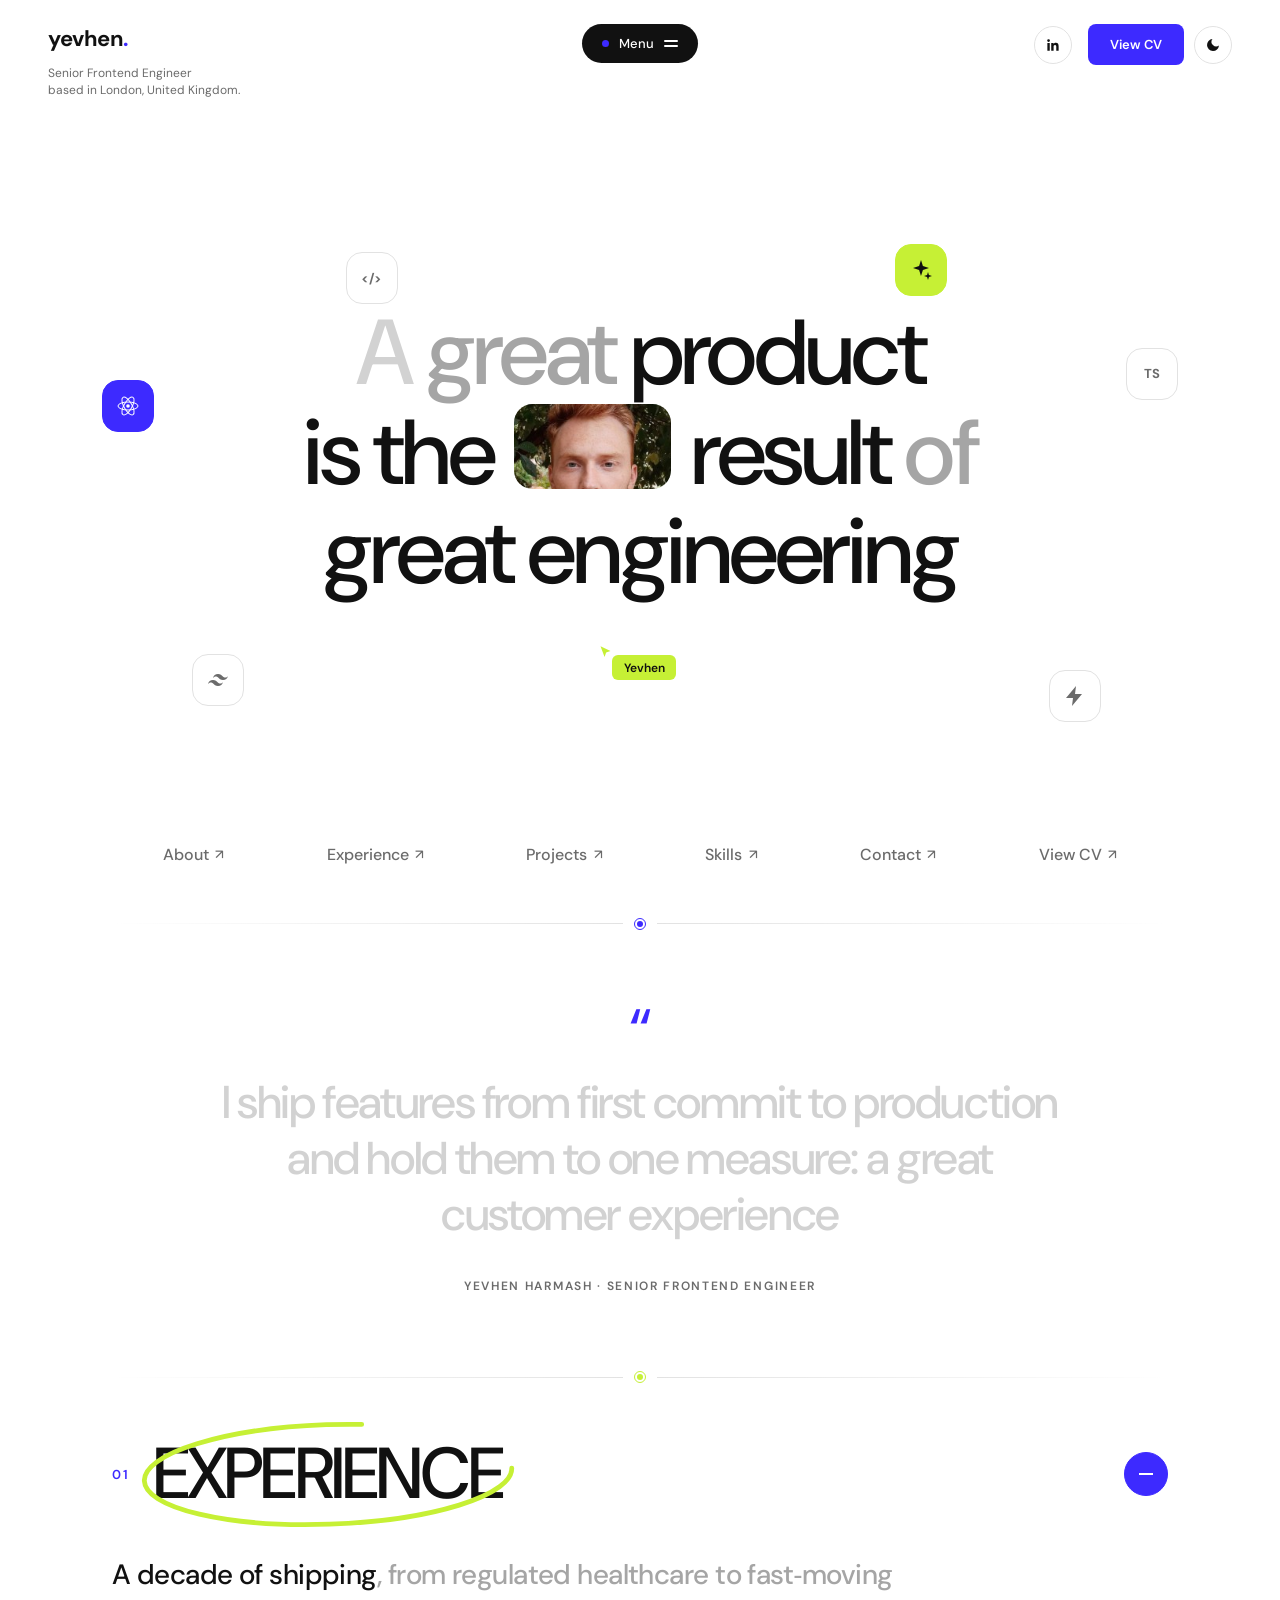
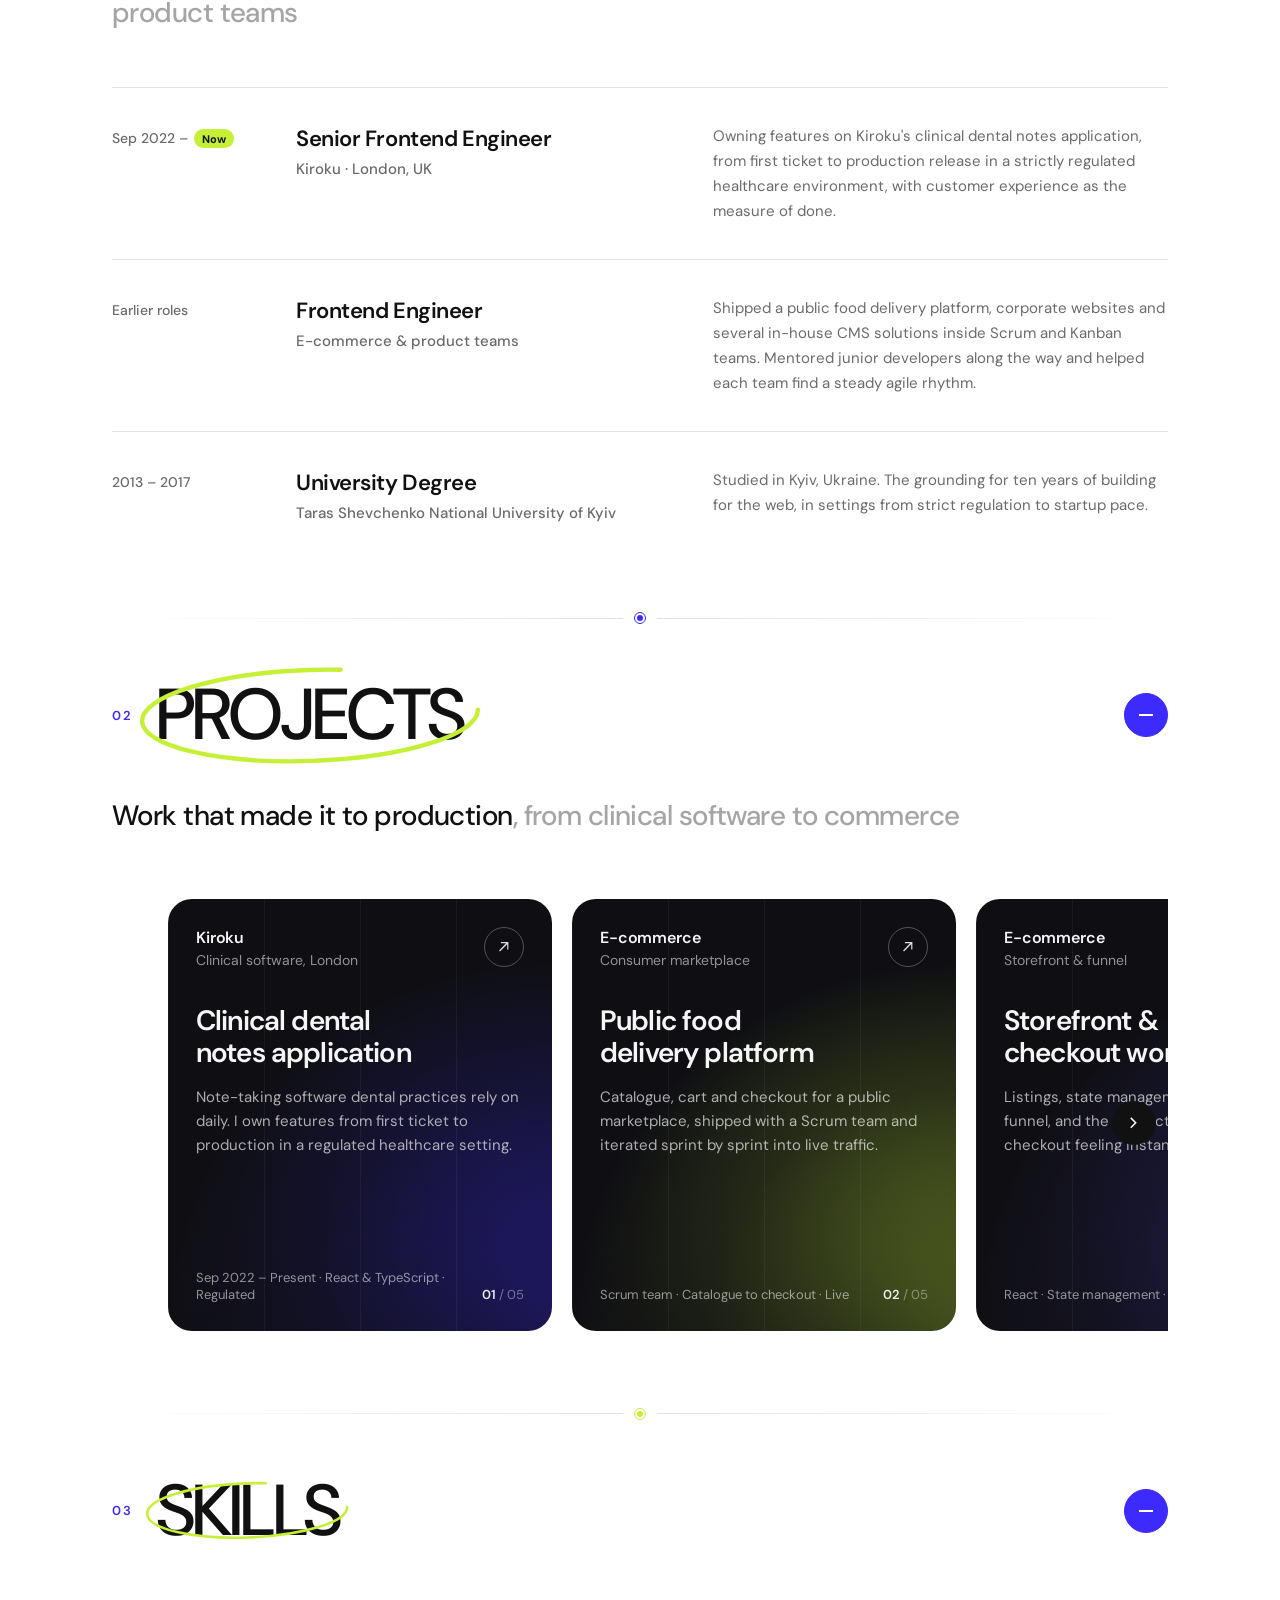
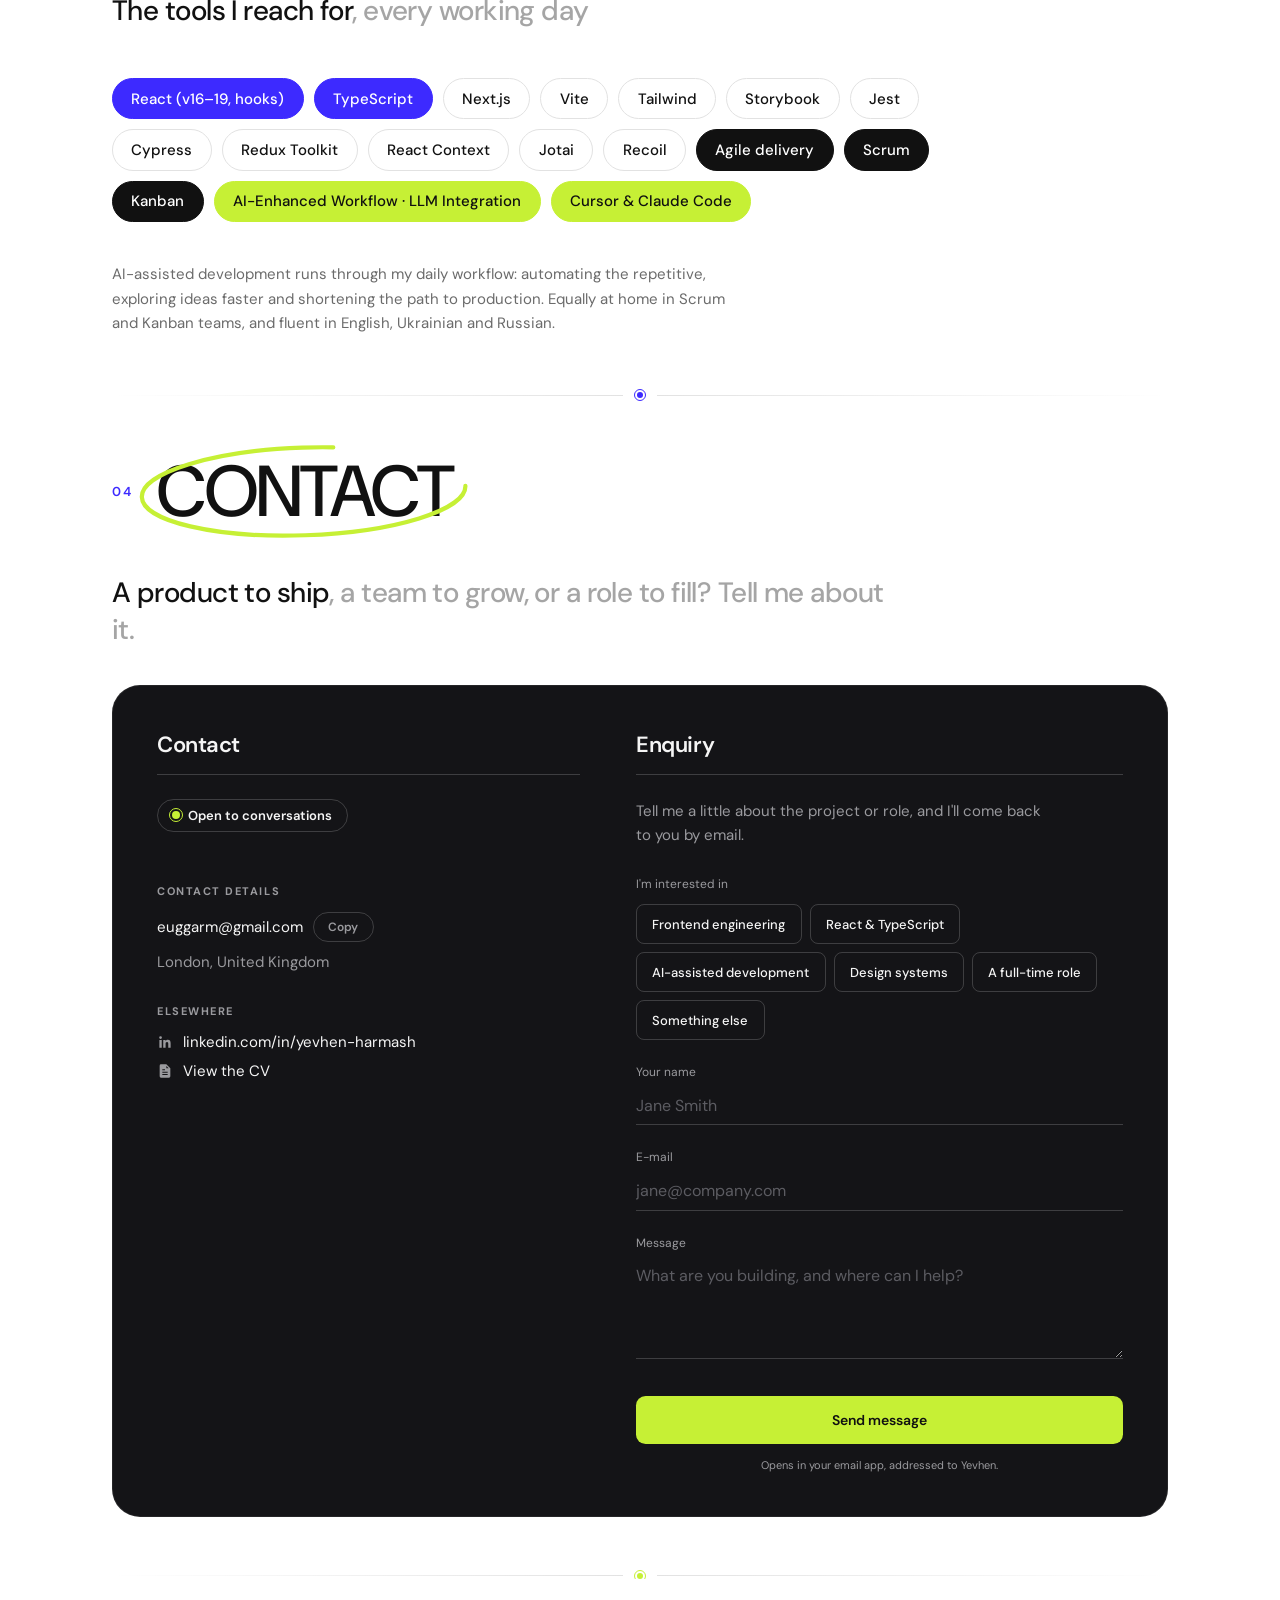
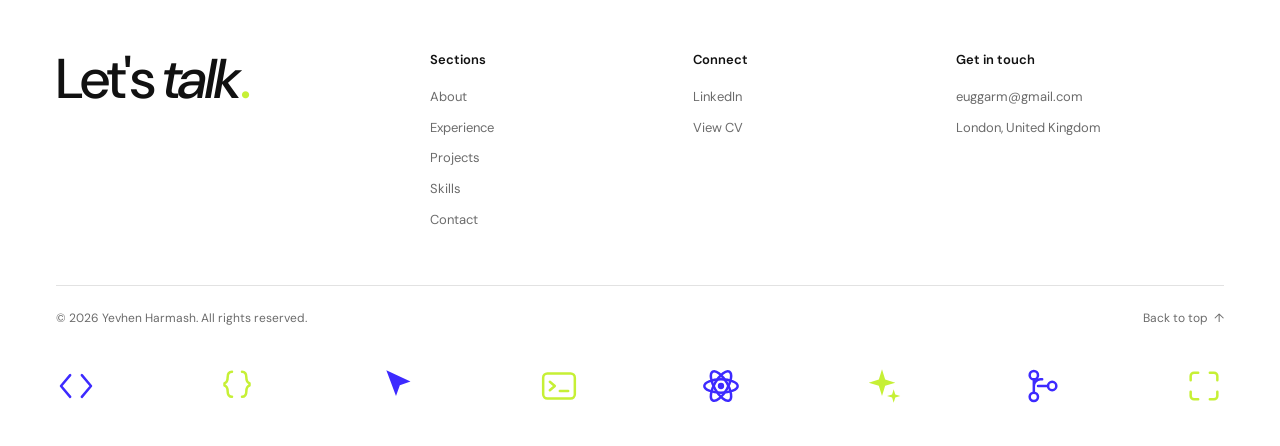
==== index.html @ 314e7b23 "Portfolio and CV site for Yevhen Harmash Single-page site with no framework or build step: markup, s" ====
<!DOCTYPE html>
<html lang="en">
<head>
  <meta charset="UTF-8">
  <meta name="viewport" content="width=device-width, initial-scale=1.0">
  <title>Yevhen Harmash · Senior Frontend Engineer</title>
  <meta name="description" content="Yevhen Harmash · Senior Frontend Engineer based in London, UK. React, TypeScript, AI-assisted development.">
  <link rel="preconnect" href="https://fonts.googleapis.com">
  <link rel="preconnect" href="https://fonts.gstatic.com" crossorigin>
  <link href="https://fonts.googleapis.com/css2?family=DM+Sans:opsz,wght@9..40,400;9..40,500;9..40,600;9..40,700&display=swap" rel="stylesheet">
  <style>
    *, *::before, *::after {
      margin: 0;
      padding: 0;
      box-sizing: border-box;
    }

    :root {
      /* Brand accents — swap these two pairs to try another palette */
      --accent: #3d2aff;          /* electric ultramarine */
      --accent-hover: #2d1cd9;
      --badge-bg: #c6f035;        /* acid lime */
      --badge-text: #101010;

      /* Light theme */
      --bg: #ffffff;
      --text: #111111;
      --muted: #6b6b6b;
      --gray-mid: #a5a5a5;
      --gray-light: #d2d2d2;
      --pill-bg: #111111;
      --pill-text: #ffffff;
      --icon-border: #e2e2e2;
      --on-accent: #ffffff;
      --card-surface: #ffffff;
      --photo: url("[data-uri]");
    }

    [data-theme="dark"] {
      --accent: #5a48ff;          /* brightened for dark ground */
      --accent-hover: #7161ff;
      --bg: #0e0e10;
      --text: #f4f4f4;
      --muted: #8f8f8f;
      --gray-mid: #6a6a6a;
      --gray-light: #3a3a3c;
      --pill-bg: #f4f4f4;
      --pill-text: #111111;
      --icon-border: #2c2c2e;
      --on-accent: #ffffff;
      --card-surface: #17171a;
    }

    /* Visitors on "system" get dark from the OS before any script runs.
       Guarded so an explicit light choice (toggle or host) always wins. */
    @media (prefers-color-scheme: dark) {
      :root:not([data-theme="light"]) {
        --accent: #5a48ff;
        --accent-hover: #7161ff;
        --bg: #0e0e10;
        --text: #f4f4f4;
        --muted: #8f8f8f;
        --gray-mid: #6a6a6a;
        --gray-light: #3a3a3c;
        --pill-bg: #f4f4f4;
        --pill-text: #111111;
        --icon-border: #2c2c2e;
        --on-accent: #ffffff;
        --card-surface: #17171a;
      }

      :root:not([data-theme="light"]) .theme-toggle .sun { display: block; }
      :root:not([data-theme="light"]) .theme-toggle .moon { display: none; }
    }

    html {
      height: 100%;
    }

    html {
      scroll-behavior: smooth;
    }

    body {
      font-family: "DM Sans", sans-serif;
      background: var(--bg);
      color: var(--text);
      -webkit-font-smoothing: antialiased;
      transition: background 0.3s ease, color 0.3s ease;
    }

    .hero {
      position: relative;
      min-height: calc(100vh - 6.5rem);
      display: flex;
      flex-direction: column;
      padding: 1rem 3rem 3rem;
    }

    /* ── Floating skill chips ────────────────── */
    .float-chip {
      position: absolute;
      display: flex;
      align-items: center;
      justify-content: center;
      width: 3.25rem;
      height: 3.25rem;
      border-radius: 1rem;
      border: 1px solid var(--icon-border);
      color: var(--muted);
      background: var(--bg);
      font-size: 0.8125rem;
      font-weight: 700;
      letter-spacing: -0.02em;
      text-decoration: none;
      animation: chip-float 5s ease-in-out infinite;
      transition: color 0.2s ease, border-color 0.2s ease, background 0.2s ease;
    }

    .float-chip svg {
      width: 1.5rem;
      height: 1.5rem;
    }

    .float-chip:hover {
      color: var(--accent);
      border-color: var(--accent);
    }

    .float-chip.fill {
      background: var(--accent);
      border-color: var(--accent);
      color: var(--on-accent);
    }

    .float-chip.fill:hover {
      background: var(--accent-hover);
      color: var(--on-accent);
    }

    .float-chip.lime {
      background: var(--badge-bg);
      border-color: var(--badge-bg);
      color: var(--badge-text);
    }

    .float-chip.lime:hover {
      color: var(--badge-text);
    }

    .chip-react    { left: 8%;  top: 32%;    animation-delay: 0s;    }
    .chip-ts       { right: 8%; top: 28%;    animation-delay: -1.2s; }
    .chip-tailwind { left: 15%; bottom: 27%; animation-delay: -2.4s; }
    .chip-vite     { right: 14%; bottom: 25%; animation-delay: -3.1s; }
    .chip-code     { left: 27%; top: 16%;    animation-delay: -1.8s; }
    .chip-ai       { right: 26%; top: 15%;   animation-delay: -4s;   }

    @keyframes chip-float {
      0%, 100% { transform: translateY(0) rotate(-2deg); }
      50%      { transform: translateY(-9px) rotate(2deg); }
    }

    /* ── Top bar ─────────────────────────────── */
    .topbar {
      position: sticky;
      top: 0;
      z-index: 50;
      display: grid;
      grid-template-columns: 1fr auto 1fr;
      align-items: start;
      padding: 1.5rem 3rem;
      background: color-mix(in srgb, var(--bg) 88%, transparent);
      backdrop-filter: blur(12px);
      -webkit-backdrop-filter: blur(12px);
      border-bottom: 1px solid transparent;
      transition: border-color 0.3s ease;
    }

    @supports not (background: color-mix(in srgb, red 50%, transparent)) {
      .topbar { background: var(--bg); }
    }

    .topbar.stuck {
      border-bottom-color: var(--icon-border);
    }

    .brand .logo {
      font-size: 1.375rem;
      font-weight: 700;
      letter-spacing: -0.02em;
    }

    .brand .logo .dot {
      color: var(--accent);
    }

    .brand .tagline {
      margin-top: 0.75rem;
      font-size: 0.75rem;
      line-height: 1.45;
      color: var(--muted);
      max-width: 12rem;
    }

    .menu-pill {
      display: inline-flex;
      align-items: center;
      gap: 0.625rem;
      background: var(--pill-bg);
      color: var(--pill-text);
      border: none;
      border-radius: 999px;
      padding: 0.7rem 1.25rem;
      font-family: inherit;
      font-size: 0.8125rem;
      font-weight: 500;
      cursor: pointer;
      transition: transform 0.2s ease;
    }

    .menu-pill:hover {
      transform: scale(1.04);
    }

    .menu-pill .red-dot {
      width: 7px;
      height: 7px;
      border-radius: 50%;
      background: var(--accent);
    }

    .menu-pill .bars {
      display: inline-flex;
      flex-direction: column;
      gap: 3px;
    }

    .menu-pill .bars span {
      display: block;
      width: 14px;
      height: 2px;
      background: var(--pill-text);
      border-radius: 2px;
    }

    .topbar-right {
      justify-self: end;
      display: flex;
      align-items: center;
      gap: 0.625rem;
    }

    .socials {
      display: flex;
      align-items: center;
      gap: 0.5rem;
      margin-right: 0.375rem;
    }

    .icon-btn {
      display: inline-flex;
      align-items: center;
      justify-content: center;
      width: 2.375rem;
      height: 2.375rem;
      border-radius: 50%;
      border: 1px solid var(--icon-border);
      color: var(--text);
      background: transparent;
      cursor: pointer;
      transition: background 0.2s ease, color 0.2s ease, border-color 0.2s ease, transform 0.2s ease;
    }

    .icon-btn svg {
      width: 1rem;
      height: 1rem;
      fill: currentColor;
    }

    .icon-btn:hover {
      background: var(--accent);
      border-color: var(--accent);
      color: var(--on-accent);
      transform: translateY(-1px);
    }

    .cta {
      display: inline-block;
      background: var(--accent);
      color: var(--on-accent);
      text-decoration: none;
      font-size: 0.8125rem;
      font-weight: 600;
      padding: 0.75rem 1.375rem;
      border-radius: 8px;
      transition: transform 0.2s ease, background 0.2s ease;
    }

    .cta:hover {
      background: var(--accent-hover);
      transform: translateY(-1px);
    }

    /* ── Headline ────────────────────────────── */
    .headline-wrap {
      flex: 1;
      display: flex;
      flex-direction: column;
      align-items: center;
      justify-content: center;
      text-align: center;
    }

    h1 {
      font-size: clamp(2.5rem, 7.2vw, 6.25rem);
      font-weight: 500;
      letter-spacing: -0.035em;
      line-height: 1.08;
      max-width: 14em;
    }

    h1 .light { color: var(--gray-light); }
    h1 .mid   { color: var(--gray-mid); }

    .inline-photo {
      display: inline-block;
      position: relative;
      cursor: pointer;
      transition: transform 0.35s cubic-bezier(0.34, 1.56, 0.64, 1), box-shadow 0.35s ease;
      will-change: transform;
      width: 1.7em;
      height: 0.92em;
      border-radius: 0.2em;
      background: var(--photo) center 28% / cover no-repeat;
      vertical-align: -0.06em;
      margin: 0 0.06em;
    }

    /* Full-face pop-up: square overlay showing the entire portrait */
    .inline-photo::after {
      content: "";
      position: absolute;
      left: 50%;
      top: 50%;
      width: 2.6em;
      height: 2.6em;
      border-radius: 0.14em;
      background: var(--photo) center / cover no-repeat;
      box-shadow: 0 0.35em 1.1em rgba(0, 0, 0, 0.4);
      opacity: 0;
      transform: translate(-50%, -50%) scale(0.3) rotate(-8deg);
      transition: transform 0.35s cubic-bezier(0.34, 1.56, 0.64, 1), opacity 0.25s ease;
      pointer-events: none;
    }

    @media (hover: hover) {
      .inline-photo:hover {
        z-index: 10;
      }

      .inline-photo:hover::after {
        opacity: 1;
        transform: translate(-50%, -50%) scale(1) rotate(-3deg);
      }
    }

    .inline-photo.popped {
      z-index: 10;
    }

    .inline-photo.popped::after {
      opacity: 1;
      transform: translate(-50%, -50%) scale(1) rotate(-3deg);
    }

    /* ── Cursor badge ────────────────────────── */
    .cursor-badge {
      position: relative;
      margin-top: 3.25rem;
      animation: drift 5s ease-in-out infinite;
    }

    .cursor-badge svg {
      position: absolute;
      top: -10px;
      left: -6px;
      width: 15px;
      height: 15px;
      fill: var(--badge-bg);
    }

    .cursor-badge .name {
      display: inline-block;
      background: var(--badge-bg);
      color: var(--badge-text);
      font-size: 0.75rem;
      font-weight: 600;
      padding: 0.3rem 0.7rem;
      border-radius: 6px;
      margin-left: 8px;
    }

    @keyframes drift {
      0%, 100% { transform: translate(0, 0); }
      50%      { transform: translate(10px, -8px); }
    }

    /* ── Footer links ────────────────────────── */
    .services {
      display: flex;
      justify-content: center;
      gap: clamp(2rem, 8vw, 7rem);
      padding-bottom: 0.5rem;
    }

    .services a {
      color: var(--muted);
      text-decoration: none;
      font-size: 1rem;
      font-weight: 500;
      display: inline-flex;
      align-items: center;
      gap: 0.4rem;
      transition: color 0.2s ease;
    }

    .services a:hover {
      color: var(--text);
    }

    /* ── Theme toggle ────────────────────────── */
    .theme-toggle .sun { display: none; }
    .theme-toggle .moon { display: block; }

    [data-theme="dark"] .theme-toggle .sun { display: block; }
    [data-theme="dark"] .theme-toggle .moon { display: none; }

    .services a .arrow {
      font-size: 0.85em;
      transition: transform 0.2s ease;
    }

    .services a:hover .arrow {
      transform: translate(2px, -2px);
    }

    /* ── Sections: Experience & Skills ───────── */
    .section {
      max-width: 72rem;
      margin: 0 auto;
      padding: 3.5rem 3rem;
      scroll-margin-top: 6rem;
    }

    /* ── Collapsible sections ────────────────── */
    .acc-head {
      display: grid;
      grid-template-columns: auto 1fr auto;
      align-items: center;
      gap: 1.5rem;
      width: 100%;
      padding: 0;
      background: none;
      border: none;
      font-family: inherit;
      color: inherit;
      text-align: left;
      cursor: pointer;
    }

    .acc-num {
      align-self: center;
      font-size: 0.8125rem;
      font-weight: 600;
      letter-spacing: 0.12em;
      color: var(--muted);
      transition: color 0.25s ease;
    }

    .acc.open .acc-num {
      color: var(--accent);
    }

    .acc-title {
      position: relative;
      justify-self: start;
      font-size: clamp(2.25rem, 6.5vw, 4.5rem);
      font-weight: 500;
      letter-spacing: -0.04em;
      line-height: 1.05;
      text-transform: uppercase;
      transition: color 0.25s ease;
    }

    .acc-head:hover .acc-title {
      color: var(--accent);
    }

    .acc-ring {
      position: absolute;
      left: -7%;
      top: -26%;
      width: 114%;
      height: 152%;
      overflow: visible;
      pointer-events: none;
      opacity: 0;
      transition: opacity 0.3s ease;
    }

    .acc-ring ellipse {
      fill: none;
      stroke: var(--badge-bg);
      stroke-width: 2.5;
      stroke-linecap: round;
      stroke-dasharray: 330;
      stroke-dashoffset: 330;
    }

    .acc.open .acc-ring {
      opacity: 1;
    }

    .acc.open .acc-ring ellipse {
      animation: draw-ring 0.9s cubic-bezier(0.4, 0, 0.2, 1) forwards;
    }

    @keyframes draw-ring {
      to { stroke-dashoffset: 0; }
    }

    .acc-icon {
      position: relative;
      width: 2.75rem;
      height: 2.75rem;
      border-radius: 50%;
      border: 1px solid var(--icon-border);
      flex-shrink: 0;
      transition: transform 0.4s ease, background 0.25s ease, border-color 0.25s ease;
    }

    .acc-icon::before,
    .acc-icon::after {
      content: "";
      position: absolute;
      left: 50%;
      top: 50%;
      background: var(--text);
      transform: translate(-50%, -50%);
      transition: opacity 0.3s ease, background 0.25s ease;
    }

    .acc-icon::before { width: 14px; height: 2px; }
    .acc-icon::after  { width: 2px; height: 14px; }

    .acc.open .acc-icon {
      transform: rotate(180deg);
      background: var(--accent);
      border-color: var(--accent);
    }

    .acc.open .acc-icon::before,
    .acc.open .acc-icon::after {
      background: var(--on-accent);
    }

    .acc.open .acc-icon::after {
      opacity: 0;
    }

    .acc-panel {
      display: grid;
      grid-template-rows: 0fr;
      transition: grid-template-rows 0.5s cubic-bezier(0.4, 0, 0.2, 1);
    }

    .acc.open .acc-panel {
      grid-template-rows: 1fr;
    }

    .acc-inner {
      overflow: hidden;
      visibility: hidden;
      transition: visibility 0s linear 0.5s;
    }

    .acc.open .acc-inner {
      visibility: visible;
      transition-delay: 0s;
    }

    .acc-content {
      padding-top: 2.75rem;
    }

    .acc-lead {
      font-size: clamp(1.25rem, 2.2vw, 1.75rem);
      font-weight: 500;
      letter-spacing: -0.02em;
      line-height: 1.35;
      max-width: 42ch;
    }

    .acc-lead .mid { color: var(--gray-mid); }

    /* Runs as a single line on desktop, wrapping naturally on narrower screens */
    #projects .acc-lead {
      max-width: none;
    }

    /* ── Full-screen menu ────────────────────── */
    .menu-overlay {
      position: fixed;
      inset: 0;
      z-index: 100;
      display: flex;
      flex-direction: column;
      align-items: center;
      justify-content: center;
      background: var(--bg);
      opacity: 0;
      visibility: hidden;
      transition: opacity 0.4s ease, visibility 0s linear 0.4s;
    }

    .menu-overlay.open {
      opacity: 1;
      visibility: visible;
      transition: opacity 0.4s ease, visibility 0s;
    }

    .menu-close {
      position: absolute;
      top: 1.75rem;
      left: 50%;
      transform: translateX(-50%);
      display: flex;
      align-items: center;
      justify-content: center;
      width: 2.75rem;
      height: 2.75rem;
      border: none;
      border-radius: 50%;
      background: none;
      color: var(--text);
      cursor: pointer;
      transition: transform 0.3s ease, color 0.2s ease;
    }

    .menu-close:hover {
      transform: translateX(-50%) rotate(90deg);
      color: var(--accent);
    }

    .menu-close svg {
      width: 1.35rem;
      height: 1.35rem;
      fill: currentColor;
    }

    .menu-links {
      display: flex;
      flex-direction: column;
      align-items: center;
      gap: 0.25rem;
    }

    .menu-links a {
      position: relative;
      display: block;
      font-size: clamp(2.25rem, 7vw, 4.5rem);
      font-weight: 500;
      letter-spacing: -0.04em;
      line-height: 1.15;
      text-transform: uppercase;
      color: var(--text);
      text-decoration: none;
      opacity: 0;
      transform: translateY(14px);
      transition: color 0.25s ease, opacity 0.45s ease, transform 0.45s ease;
    }

    .menu-overlay.open .menu-links a {
      opacity: 1;
      transform: none;
    }

    .menu-overlay.open .menu-links a:nth-child(1) { transition-delay: 0.06s; }
    .menu-overlay.open .menu-links a:nth-child(2) { transition-delay: 0.12s; }
    .menu-overlay.open .menu-links a:nth-child(3) { transition-delay: 0.18s; }
    .menu-overlay.open .menu-links a:nth-child(4) { transition-delay: 0.24s; }
    .menu-overlay.open .menu-links a:nth-child(5) { transition-delay: 0.30s; }
    .menu-overlay.open .menu-links a:nth-child(6) { transition-delay: 0.36s; }

    .menu-links a .acc-ring {
      opacity: 0;
    }

    .menu-links a:hover .acc-ring {
      opacity: 1;
    }

    .menu-links a:hover .acc-ring ellipse {
      animation: draw-ring 0.7s cubic-bezier(0.4, 0, 0.2, 1) forwards;
    }

    .menu-foot {
      position: absolute;
      bottom: 2.5rem;
      left: 0;
      right: 0;
      display: flex;
      flex-direction: column;
      align-items: center;
      gap: 1.25rem;
      opacity: 0;
      transition: opacity 0.4s ease 0.35s;
    }

    .menu-overlay.open .menu-foot {
      opacity: 1;
    }

    .menu-foot .mail {
      font-size: 0.9375rem;
      font-weight: 500;
      color: var(--muted);
      text-decoration: none;
      transition: color 0.2s ease;
    }

    .menu-foot .mail:hover {
      color: var(--accent);
    }

    .menu-foot .socials {
      margin-right: 0;
    }

    /* ── Project detail ──────────────────────── */
    .p-card {
      cursor: pointer;
    }

    .p-go {
      display: inline-flex;
      align-items: center;
      justify-content: center;
      width: 2.5rem;
      height: 2.5rem;
      flex-shrink: 0;
      border: 1px solid rgba(255, 255, 255, 0.28);
      border-radius: 50%;
      color: rgba(255, 255, 255, 0.85);
      transition: background 0.25s ease, border-color 0.25s ease, transform 0.25s ease;
    }

    .p-go svg {
      width: 0.9rem;
      height: 0.9rem;
      fill: currentColor;
    }

    .p-card:hover .p-go,
    .p-card:focus-visible .p-go {
      background: rgba(255, 255, 255, 0.14);
      border-color: rgba(255, 255, 255, 0.6);
      transform: translate(2px, -2px);
    }

    .pd-overlay {
      position: fixed;
      inset: 0;
      z-index: 150;
      display: flex;
      align-items: center;
      justify-content: center;
      padding: 1.5rem;
      background: rgba(10, 10, 12, 0.72);
      backdrop-filter: blur(6px);
      -webkit-backdrop-filter: blur(6px);
      opacity: 0;
      visibility: hidden;
      transition: opacity 0.3s ease, visibility 0s linear 0.3s;
    }

    .pd-overlay.open {
      opacity: 1;
      visibility: visible;
      transition: opacity 0.3s ease, visibility 0s;
    }

    .pd-panel {
      position: relative;
      width: min(38rem, 100%);
      max-height: 85vh;
      overflow-y: auto;
      padding: 2.25rem;
      border-radius: 1.5rem;
      color: #f5f5f5;
      background:
        linear-gradient(180deg, rgba(15, 15, 19, 0) 45%, rgba(15, 15, 19, 0.6) 100%),
        radial-gradient(120% 100% at 100% 100%, rgb(var(--tint, 61 42 255) / 0.55) 0%, rgb(var(--tint, 61 42 255) / 0.12) 45%, rgb(var(--tint, 61 42 255) / 0) 72%),
        #0f0f13;
      transform: translateY(10px) scale(0.98);
      transition: transform 0.35s cubic-bezier(0.34, 1.56, 0.64, 1);
    }

    .pd-overlay.open .pd-panel {
      transform: none;
    }

    .pd-close {
      position: absolute;
      top: 1.25rem;
      right: 1.25rem;
      display: inline-flex;
      align-items: center;
      justify-content: center;
      width: 2.4rem;
      height: 2.4rem;
      border: 1px solid rgba(255, 255, 255, 0.24);
      border-radius: 50%;
      background: none;
      color: #f5f5f5;
      cursor: pointer;
      transition: transform 0.3s ease, border-color 0.2s ease, color 0.2s ease;
    }

    .pd-close svg { width: 1.05rem; height: 1.05rem; fill: currentColor; }

    .pd-close:hover {
      transform: rotate(90deg);
      border-color: var(--badge-bg);
      color: var(--badge-bg);
    }

    .pd-label {
      font-size: 0.75rem;
      font-weight: 700;
      letter-spacing: 0.14em;
      text-transform: uppercase;
      color: rgba(255, 255, 255, 0.6);
      padding-right: 3rem;
    }

    .pd-title {
      margin-top: 0.9rem;
      font-size: clamp(1.5rem, 3.4vw, 2rem);
      font-weight: 600;
      letter-spacing: -0.03em;
      line-height: 1.15;
      padding-right: 3rem;
    }

    .pd-meta {
      margin-top: 0.75rem;
      font-size: 0.875rem;
      color: rgba(255, 255, 255, 0.55);
    }

    .pd-body ul {
      list-style: none;
      margin-top: 1.75rem;
    }

    .pd-body li {
      position: relative;
      padding-left: 1.25rem;
      font-size: 0.9375rem;
      line-height: 1.65;
      color: rgba(255, 255, 255, 0.8);
    }

    .pd-body li + li { margin-top: 0.7rem; }

    .pd-body li::before {
      content: "";
      position: absolute;
      left: 0;
      top: 0.68em;
      width: 5px;
      height: 5px;
      border-radius: 50%;
      background: var(--badge-bg);
    }

    .pd-stack {
      margin-top: 1.75rem;
      padding-top: 1.25rem;
      border-top: 1px solid rgba(255, 255, 255, 0.14);
      font-size: 0.875rem;
      color: rgba(255, 255, 255, 0.7);
    }

    .pd-stack b {
      display: block;
      margin-bottom: 0.3rem;
      font-size: 0.6875rem;
      font-weight: 700;
      letter-spacing: 0.14em;
      text-transform: uppercase;
      color: rgba(255, 255, 255, 0.5);
    }

    /* ── CV overlay ──────────────────────────── */
    .cv-overlay {
      position: fixed;
      inset: 0;
      z-index: 200;
      display: flex;
      flex-direction: column;
      background: rgba(10, 10, 12, 0.75);
      backdrop-filter: blur(6px);
      -webkit-backdrop-filter: blur(6px);
      opacity: 0;
      visibility: hidden;
      transition: opacity 0.35s ease, visibility 0s linear 0.35s;
    }

    .cv-overlay.open {
      opacity: 1;
      visibility: visible;
      transition: opacity 0.35s ease, visibility 0s;
    }

    .cv-bar {
      display: flex;
      align-items: center;
      justify-content: space-between;
      gap: 1rem;
      padding: 0.9rem 1.25rem;
      background: #141417;
      color: #f5f5f5;
      font-size: 0.8125rem;
      font-weight: 600;
      flex-shrink: 0;
    }

    .cv-bar-actions {
      display: flex;
      align-items: center;
      gap: 0.5rem;
    }

    .cv-btn {
      display: inline-flex;
      align-items: center;
      gap: 0.4rem;
      border: 1px solid rgba(255, 255, 255, 0.22);
      background: none;
      color: #f5f5f5;
      border-radius: 999px;
      padding: 0.5rem 1rem;
      font-family: inherit;
      font-size: 0.8125rem;
      font-weight: 600;
      cursor: pointer;
      transition: background 0.2s ease, border-color 0.2s ease, color 0.2s ease;
    }

    .cv-btn.primary {
      background: var(--badge-bg);
      border-color: var(--badge-bg);
      color: var(--badge-text);
    }

    .cv-btn:hover {
      background: var(--accent);
      border-color: var(--accent);
      color: #ffffff;
    }

    .cv-x {
      display: inline-flex;
      align-items: center;
      justify-content: center;
      width: 2.4rem;
      height: 2.4rem;
      border: 1px solid rgba(255, 255, 255, 0.22);
      border-radius: 50%;
      background: none;
      color: #f5f5f5;
      cursor: pointer;
      flex-shrink: 0;
      transition: transform 0.3s ease, border-color 0.2s ease, color 0.2s ease;
    }

    .cv-x svg {
      width: 1.05rem;
      height: 1.05rem;
      fill: currentColor;
    }

    .cv-x:hover {
      transform: rotate(90deg);
      border-color: var(--badge-bg);
      color: var(--badge-bg);
    }

    .cv-scroll {
      flex: 1;
      overflow: auto;
      padding: 1.5rem;
      -webkit-overflow-scrolling: touch;
    }

    /* The CV sheet is a document: always light, whatever the site theme */
    .cv-page {
      width: 100%;
      max-width: 210mm;
      margin: 0 auto;
      padding: 14mm;
      background: #ffffff;
      color: #111111;
      border-radius: 0.5rem;
      box-shadow: 0 24px 60px rgba(0, 0, 0, 0.35);
      font-size: 9.6pt;
      line-height: 1.5;
    }

    .cv-head {
      display: flex;
      align-items: flex-end;
      justify-content: space-between;
      gap: 8mm;
      padding-bottom: 5mm;
      border-bottom: 2px solid #111111;
    }

    .cv-name {
      font-size: 27pt;
      font-weight: 600;
      letter-spacing: -0.035em;
      line-height: 1;
    }

    .cv-name .dot { color: #3d2aff; }

    .cv-role {
      margin-top: 2.5mm;
      font-size: 11pt;
      font-weight: 500;
      color: #6b6b6b;
    }

    .cv-role .hl {
      background: #c6f035;
      color: #111111;
      padding: 0 1.5mm;
      border-radius: 1mm;
      font-weight: 600;
    }

    .cv-contact {
      text-align: right;
      font-size: 8.6pt;
      line-height: 1.75;
      color: #6b6b6b;
    }

    .cv-contact a { color: #3d2aff; text-decoration: none; font-weight: 500; }
    .cv-contact b { color: #111111; font-weight: 600; }

    .cv-body {
      display: grid;
      grid-template-columns: 1.75fr 1fr;
      gap: 9mm;
      margin-top: 6mm;
    }

    .cv-label {
      display: flex;
      align-items: center;
      gap: 2.5mm;
      font-size: 7.8pt;
      font-weight: 700;
      letter-spacing: 0.14em;
      text-transform: uppercase;
      color: #6b6b6b;
    }

    .cv-label::before {
      content: "";
      width: 6mm;
      height: 1.5pt;
      background: #3d2aff;
      flex-shrink: 0;
    }

    .cv-page section + section { margin-top: 6mm; }
    .cv-summary { margin-top: 3mm; color: #333333; }
    .cv-summary p + p { margin-top: 2.2mm; }

    .cv-job { margin-top: 4mm; }
    .cv-job + .cv-job { margin-top: 4.5mm; padding-top: 4.5mm; border-top: 1px solid #e2e2e2; }

    .cv-job-top {
      display: flex;
      align-items: baseline;
      justify-content: space-between;
      gap: 4mm;
    }

    .cv-job-title { font-size: 11pt; font-weight: 600; letter-spacing: -0.015em; }
    .cv-job-dates { font-size: 8.2pt; font-weight: 500; color: #6b6b6b; white-space: nowrap; }
    .cv-job-co { margin-top: 0.6mm; font-size: 9pt; font-weight: 500; color: #3d2aff; }

    .cv-job ul { margin-top: 2mm; list-style: none; }
    .cv-job li { position: relative; padding-left: 4mm; color: #3a3a3a; }
    .cv-job li + li { margin-top: 1.2mm; }
    .cv-job li::before {
      content: "";
      position: absolute;
      left: 0;
      top: 1.8mm;
      width: 1.4mm;
      height: 1.4mm;
      border-radius: 50%;
      background: #3d2aff;
    }

    .cv-skill { margin-top: 3.5mm; }
    .cv-skill h4 { font-size: 9pt; font-weight: 600; }
    .cv-skill p { margin-top: 0.6mm; font-size: 8.6pt; color: #6b6b6b; }

    .cv-tags { display: flex; flex-wrap: wrap; gap: 1.5mm; margin-top: 3mm; }

    .cv-tag {
      border: 1px solid #e2e2e2;
      border-radius: 10mm;
      padding: 1mm 2.6mm;
      font-size: 8pt;
      font-weight: 500;
    }

    .cv-tag.fill { background: #3d2aff; border-color: #3d2aff; color: #ffffff; }
    .cv-tag.lime { background: #c6f035; border-color: #c6f035; color: #111111; }

    .cv-row {
      display: flex;
      justify-content: space-between;
      gap: 3mm;
      font-size: 8.6pt;
      padding: 1.4mm 0;
      border-bottom: 1px solid #e2e2e2;
    }
    .cv-row:first-of-type { border-top: 1px solid #e2e2e2; }
    .cv-row span:first-child { color: #6b6b6b; }
    .cv-row span:last-child { font-weight: 500; }

    .cv-foot {
      display: flex;
      align-items: center;
      justify-content: space-between;
      margin-top: 7mm;
      padding-top: 3mm;
      border-top: 1px solid #e2e2e2;
      font-size: 7.8pt;
      color: #a5a5a5;
    }

    /* ── Quote statement ─────────────────────── */
    .quote {
      max-width: 60rem;
      margin: 0 auto;
      padding: 5rem 3rem;
      text-align: center;
      scroll-margin-top: 6rem;
    }

    .quote::before {
      content: "\201C";
      display: block;
      font-size: 4rem;
      line-height: 0.8;
      color: var(--accent);
      margin-bottom: 1rem;
    }

    .statement {
      font-size: clamp(1.625rem, 3.8vw, 2.875rem);
      font-weight: 500;
      letter-spacing: -0.03em;
      line-height: 1.22;
    }

    .quote-attr {
      margin-top: 2.25rem;
      font-size: 0.75rem;
      font-weight: 600;
      letter-spacing: 0.14em;
      text-transform: uppercase;
      color: var(--muted);
    }

    /* Scroll-lit statement */
    .lit-word {
      color: var(--gray-light);
      transition: color 0.45s ease;
    }

    .lit-word.on { color: var(--text); }
    .lit-word.on.hl { color: var(--accent); }
    .lit-word.on.hl2 {
      color: var(--badge-text);
      background: var(--badge-bg);
      border-radius: 0.12em;
      padding: 0 0.12em;
      margin: 0 -0.02em;
      box-decoration-break: clone;
      -webkit-box-decoration-break: clone;
    }

    .section h2 {
      margin-top: 0;
      font-size: clamp(2rem, 4.5vw, 3.5rem);
      font-weight: 500;
      letter-spacing: -0.03em;
      line-height: 1.1;
    }

    .section h2 .mid { color: var(--gray-mid); }
    .section h2 .accent { color: var(--accent); }

    /* ── Projects carousel ──────────────────── */
    .carousel-wrap {
      position: relative;
      margin-top: 3.5rem;
      text-align: left;
    }

    .carousel {
      display: flex;
      gap: 1.25rem;
      overflow-x: auto;
      scroll-snap-type: x mandatory;
      scroll-behavior: smooth;
      scrollbar-width: none;
      -ms-overflow-style: none;
      padding: 0.5rem max(3.5rem, calc((100% - 72rem) / 2)) 1.5rem;
      scroll-padding-left: max(3.5rem, calc((100% - 72rem) / 2));
    }

    .carousel::-webkit-scrollbar {
      display: none;
    }

    /* Cards read as a rail: every card fully legible, tinted by its own accent */
    .p-card {
      position: relative;
      display: flex;
      flex-direction: column;
      flex: 0 0 24rem;
      scroll-snap-align: start;
      min-height: 27rem;
      padding: 1.75rem;
      border-radius: 1.5rem;
      overflow: hidden;
      color: #f5f5f5;
      /* Scrim sits above the tint so text stays legible over the bright corner */
      background:
        linear-gradient(180deg, rgba(15, 15, 19, 0) 40%, rgba(15, 15, 19, 0.62) 100%),
        radial-gradient(135% 115% at 100% 100%, rgb(var(--tint) / 0.7) 0%, rgb(var(--tint) / 0.16) 48%, rgb(var(--tint) / 0) 74%),
        #0f0f13;
      transition: transform 0.35s ease, box-shadow 0.35s ease;
    }

    /* Faint column rules, as in the reference */
    .p-card::before {
      content: "";
      position: absolute;
      inset: 0;
      background: repeating-linear-gradient(
        90deg,
        rgba(255, 255, 255, 0.05) 0 1px,
        rgba(255, 255, 255, 0) 1px 25%
      );
      pointer-events: none;
    }

    .p-card > * {
      position: relative;
    }

    .p-card:hover {
      transform: translateY(-4px);
      box-shadow: 0 18px 40px rgba(0, 0, 0, 0.28);
    }

    .p-top {
      display: flex;
      align-items: flex-start;
      justify-content: space-between;
      gap: 1rem;
    }

    .p-label {
      font-size: 1rem;
      font-weight: 600;
      letter-spacing: -0.01em;
    }

    .p-sub {
      margin-top: 0.2rem;
      font-size: 0.875rem;
      color: rgba(255, 255, 255, 0.55);
    }

    .p-title {
      margin-top: 2.25rem;
      font-size: 1.75rem;
      font-weight: 600;
      letter-spacing: -0.03em;
      line-height: 1.15;
      text-wrap: balance;
    }

    .p-desc {
      margin-top: 1rem;
      font-size: 0.9375rem;
      line-height: 1.6;
      color: rgba(255, 255, 255, 0.66);
    }

    .p-foot {
      display: flex;
      align-items: flex-end;
      justify-content: space-between;
      gap: 1rem;
      margin-top: auto;
      padding-top: 1.5rem;
    }

    .p-meta {
      font-size: 0.8125rem;
      color: rgba(255, 255, 255, 0.55);
    }

    /* Where the card sits in the set */
    .p-num {
      font-size: 0.8125rem;
      font-variant-numeric: tabular-nums;
      white-space: nowrap;
      color: rgba(255, 255, 255, 0.4);
    }

    .p-num b {
      font-weight: 600;
      color: rgba(255, 255, 255, 0.9);
    }

    /* Carousel controls */
    .car-btn {
      position: absolute;
      top: 50%;
      transform: translateY(-50%);
      z-index: 3;
      display: flex;
      align-items: center;
      justify-content: center;
      width: 2.75rem;
      height: 2.75rem;
      border: none;
      border-radius: 50%;
      background: var(--pill-bg);
      color: var(--pill-text);
      cursor: pointer;
      transition: transform 0.2s ease, opacity 0.2s ease;
    }

    .car-btn:hover {
      transform: translateY(-50%) scale(1.08);
    }

    .car-btn:disabled {
      opacity: 0;
      pointer-events: none;
    }

    .car-btn svg {
      width: 1.1rem;
      height: 1.1rem;
      fill: currentColor;
    }

    .car-btn.prev { left: 0.75rem; }
    .car-btn.next { right: 0.75rem; }


    .explore-btn {
      display: flex;
      width: fit-content;
      align-items: center;
      gap: 0.55rem;
      margin: 2.5rem auto 0;
      background: var(--pill-bg);
      color: var(--pill-text);
      text-decoration: none;
      font-size: 0.875rem;
      font-weight: 600;
      padding: 0.9rem 1.6rem;
      border-radius: 999px;
      transition: transform 0.2s ease;
    }

    .explore-btn:hover {
      transform: translateY(-2px);
    }

    /* ── Contact ─────────────────────────────── */
    .contact .acc-head {
      cursor: default;
      grid-template-columns: auto 1fr;
    }

    .contact .acc-ring {
      opacity: 1;
    }

    .contact.in .acc-ring ellipse {
      animation: draw-ring 0.9s cubic-bezier(0.4, 0, 0.2, 1) forwards;
    }

    .contact .acc-num {
      color: var(--accent);
    }

    .contact .acc-lead {
      margin-top: 2.75rem;
    }

    /* One panel: identity on the left, a single enquiry form on the right */
    .contact-panel {
      --f-text: #f5f5f5;
      --f-muted: #9a9a9e;
      --f-line: rgba(255, 255, 255, 0.18);
      display: grid;
      grid-template-columns: 1fr 1.15fr;
      gap: 3.5rem;
      align-items: start;
      margin-top: 2.25rem;
      background: #141417;
      color: var(--f-text);
      border: 1px solid rgba(255, 255, 255, 0.07);
      border-radius: 1.75rem;
      padding: 2.75rem;
    }

    .cp-h {
      font-size: 1.375rem;
      font-weight: 600;
      letter-spacing: -0.02em;
      padding-bottom: 0.9rem;
      margin-bottom: 1.5rem;
      border-bottom: 1px solid var(--f-line);
    }

    .cp-lead {
      font-size: 0.9375rem;
      line-height: 1.65;
      color: var(--f-muted);
      max-width: 26rem;
    }

    .cp-label {
      margin-top: 2rem;
      font-size: 0.6875rem;
      font-weight: 700;
      letter-spacing: 0.14em;
      text-transform: uppercase;
      color: var(--f-muted);
    }

    .cp-rows {
      list-style: none;
      margin-top: 0.85rem;
    }

    .cp-rows li {
      display: flex;
      align-items: center;
      gap: 0.625rem;
      font-size: 0.9375rem;
    }

    .cp-rows li + li {
      margin-top: 0.6rem;
    }

    .cp-rows svg {
      width: 1rem;
      height: 1rem;
      fill: var(--f-muted);
      flex-shrink: 0;
    }

    .cp-rows a {
      color: var(--f-text);
      text-decoration: none;
      transition: color 0.2s ease;
      overflow-wrap: anywhere;
    }

    .cp-rows a:hover {
      color: var(--badge-bg);
    }

    .cp-rows span {
      color: var(--f-muted);
    }

    .avail {
      display: inline-flex;
      align-items: center;
      gap: 0.5rem;
      border: 1px solid var(--f-line);
      border-radius: 999px;
      padding: 0.45rem 0.9rem;
      font-size: 0.8125rem;
      font-weight: 600;
      margin-bottom: 1.25rem;
    }

    .avail-dot {
      position: relative;
      width: 8px;
      height: 8px;
      border-radius: 50%;
      background: var(--badge-bg);
    }

    .avail-dot::after {
      content: "";
      position: absolute;
      inset: -3px;
      border-radius: 50%;
      border: 1px solid var(--badge-bg);
      animation: pulse-ring 2.6s ease-out infinite;
    }

    .copy-btn {
      border: 1px solid var(--f-line);
      background: none;
      color: var(--f-muted);
      border-radius: 999px;
      padding: 0.4rem 0.9rem;
      font-family: inherit;
      font-size: 0.75rem;
      font-weight: 600;
      cursor: pointer;
      transition: color 0.2s ease, border-color 0.2s ease, background 0.2s ease;
    }

    .copy-btn:hover {
      border-color: var(--badge-bg);
      color: var(--badge-bg);
    }

    .copy-btn.copied {
      background: var(--badge-bg);
      border-color: var(--badge-bg);
      color: var(--badge-text);
    }

    .form-label {
      margin-top: 1.75rem;
      font-size: 0.75rem;
      color: var(--f-muted);
    }

    .chips {
      display: flex;
      flex-wrap: wrap;
      gap: 0.5rem;
      margin-top: 0.75rem;
    }

    .chip {
      background: none;
      border: 1px solid var(--f-line);
      color: var(--f-text);
      border-radius: 0.5rem;
      min-height: 2.5rem;
      padding: 0.5rem 0.95rem;
      font-family: inherit;
      font-size: 0.8125rem;
      font-weight: 500;
      cursor: pointer;
      transition: background 0.2s ease, border-color 0.2s ease, color 0.2s ease;
    }

    .chip:hover {
      border-color: var(--badge-bg);
    }

    .chip.on {
      background: var(--accent);
      border-color: var(--accent);
      color: #ffffff;
    }

    .field {
      margin-top: 1.5rem;
    }

    .field label {
      display: block;
      margin-bottom: 0.35rem;
      font-size: 0.75rem;
      color: var(--f-muted);
    }

    .field input,
    .field textarea {
      width: 100%;
      background: none;
      border: none;
      border-bottom: 1px solid var(--f-line);
      color: var(--f-text);
      font-family: inherit;
      /* 16px minimum stops iOS Safari zooming the page on focus */
      font-size: 1rem;
      padding: 0.55rem 0;
      outline: none;
      resize: vertical;
      transition: border-color 0.25s ease;
    }

    .field input::placeholder,
    .field textarea::placeholder {
      color: #5c5c62;
    }

    .field input:focus,
    .field textarea:focus {
      border-bottom-color: var(--badge-bg);
    }

    /* Only flags fields the visitor has actually interacted with */
    .field input:user-invalid,
    .field textarea:user-invalid {
      border-bottom-color: #ff6b6b;
    }

    .submit-btn {
      width: 100%;
      margin-top: 2rem;
      background: var(--badge-bg);
      color: var(--badge-text);
      border: none;
      border-radius: 0.6rem;
      padding: 0.95rem;
      font-family: inherit;
      font-size: 0.875rem;
      font-weight: 600;
      cursor: pointer;
      transition: transform 0.2s ease, filter 0.2s ease;
    }

    .submit-btn:hover {
      transform: translateY(-2px);
      filter: brightness(1.06);
    }

    .form-note {
      margin-top: 0.85rem;
      font-size: 0.6875rem;
      color: var(--f-muted);
      text-align: center;
    }

    /* ── Site footer ─────────────────────────── */
    .site-footer {
      --f-text: var(--text);
      --f-muted: var(--muted);
      --f-line: var(--icon-border);
      position: relative;
      margin: 0;
      padding: 4.5rem 3.5rem 2.5rem;
      background: var(--bg);
      color: var(--f-text);
      overflow: hidden;
    }

    .foot-head {
      font-size: clamp(2.25rem, 4.5vw, 3.5rem);
      font-weight: 500;
      letter-spacing: -0.04em;
      line-height: 1;
      align-self: start;
    }

    .foot-head em {
      font-style: italic;
    }

    .foot-head .dot {
      color: var(--badge-bg);
    }

    .foot-grid {
      display: grid;
      grid-template-columns: 1.5fr 1fr 1fr 1.2fr;
      gap: 2.5rem;
    }

    .foot-grid h4 {
      font-size: 0.8125rem;
      font-weight: 600;
      color: var(--f-text);
      margin-bottom: 1.1rem;
    }

    .foot-col ul {
      list-style: none;
    }

    .foot-col li + li {
      margin-top: 0.6rem;
    }

    .foot-col a,
    .foot-col span {
      font-size: 0.8125rem;
      color: var(--f-muted);
      text-decoration: none;
      transition: color 0.2s ease;
    }

    .foot-col a:hover {
      color: var(--badge-bg);
    }

    .foot-bottom {
      display: flex;
      flex-wrap: wrap;
      align-items: center;
      justify-content: space-between;
      gap: 1rem;
      margin-top: 3.5rem;
      padding-top: 1.5rem;
      border-top: 1px solid var(--f-line);
      font-size: 0.75rem;
      color: var(--f-muted);
    }

    .foot-bottom a {
      display: inline-flex;
      align-items: center;
      gap: 0.4rem;
      color: var(--f-muted);
      text-decoration: none;
      transition: color 0.2s ease;
    }

    .foot-bottom a:hover {
      color: var(--badge-bg);
    }

    .foot-shapes {
      display: flex;
      align-items: center;
      justify-content: space-between;
      gap: 1rem;
      margin-top: 2.5rem;
      color: var(--text);
    }

    .foot-shapes svg {
      width: 2.5rem;
      height: 2.5rem;
      fill: currentColor;
      flex-shrink: 0;
      transition: transform 0.35s cubic-bezier(0.34, 1.56, 0.64, 1), color 0.25s ease;
    }

    .foot-shapes svg.stroke {
      fill: none;
      stroke: currentColor;
      stroke-width: 1.5;
      stroke-linecap: round;
      stroke-linejoin: round;
    }

    /* Brand-coloured by default, alternating the two accents */
    .foot-shapes svg:nth-child(odd) {
      color: var(--accent);
    }

    .foot-shapes svg:nth-child(even) {
      color: var(--badge-bg);
    }

    .foot-shapes svg:hover {
      transform: translateY(-4px) scale(1.08);
    }

    /* ── Section divider ─────────────────────── */
    .divider {
      max-width: 72rem;
      margin: 0 auto;
      padding: 0 3rem;
      display: flex;
      align-items: center;
      gap: 0.9rem;
    }

    .divider::before,
    .divider::after {
      content: "";
      flex: 1;
      height: 1px;
      background: linear-gradient(90deg, transparent, var(--icon-border));
    }

    .divider::after {
      background: linear-gradient(90deg, var(--icon-border), transparent);
    }

    .divider i {
      position: relative;
      width: 6px;
      height: 6px;
      border-radius: 50%;
      background: var(--accent);
      flex-shrink: 0;
    }

    .divider i::after {
      content: "";
      position: absolute;
      inset: -3px;
      border-radius: 50%;
      border: 1px solid var(--accent);
      animation: pulse-ring 3.4s ease-out infinite;
    }

    .divider.lime i {
      background: var(--badge-bg);
    }

    .divider.lime i::after {
      border-color: var(--badge-bg);
      animation-delay: -1.7s;
    }

    @keyframes pulse-ring {
      0%       { transform: scale(0.6); opacity: 0.9; }
      70%,100% { transform: scale(2.8); opacity: 0; }
    }

    /* Experience rows */
    .xp-list {
      margin-top: 3.5rem;
    }

    .xp-row {
      display: grid;
      grid-template-columns: 9.5rem 1.1fr 1.3fr;
      gap: 2rem;
      padding: 2.25rem 0;
      border-top: 1px solid var(--icon-border);
    }

    .xp-dates {
      font-size: 0.875rem;
      font-weight: 500;
      color: var(--muted);
      padding-top: 0.3rem;
    }

    .xp-dates .now {
      display: inline-block;
      background: var(--badge-bg);
      color: var(--badge-text);
      font-size: 0.6875rem;
      font-weight: 700;
      padding: 0.15rem 0.5rem;
      border-radius: 999px;
      margin-left: 0.375rem;
      vertical-align: 1px;
    }

    .xp-role {
      font-size: 1.375rem;
      font-weight: 600;
      letter-spacing: -0.02em;
      transition: color 0.2s ease;
    }

    .xp-row:hover .xp-role {
      color: var(--accent);
    }

    .xp-co {
      margin-top: 0.375rem;
      font-size: 0.9375rem;
      font-weight: 500;
      color: var(--muted);
    }

    .xp-desc {
      font-size: 0.9375rem;
      line-height: 1.65;
      color: var(--muted);
    }

    /* Skills cloud */
    .skills-cloud {
      margin-top: 3rem;
      display: flex;
      flex-wrap: wrap;
      gap: 0.625rem;
      max-width: 52rem;
    }

    .tag {
      display: inline-block;
      border: 1px solid var(--icon-border);
      border-radius: 999px;
      padding: 0.6rem 1.15rem;
      font-size: 0.9375rem;
      font-weight: 500;
      transition: border-color 0.2s ease, color 0.2s ease, transform 0.2s ease;
    }

    .tag:hover {
      border-color: var(--accent);
      color: var(--accent);
      transform: translateY(-2px);
    }

    .tag.fill {
      background: var(--accent);
      border-color: var(--accent);
      color: var(--on-accent);
    }

    .tag.fill:hover {
      color: var(--on-accent);
    }

    .tag.lime {
      background: var(--badge-bg);
      border-color: var(--badge-bg);
      color: var(--badge-text);
    }

    .tag.lime:hover {
      color: var(--badge-text);
    }

    .tag.dark {
      background: var(--pill-bg);
      border-color: var(--pill-bg);
      color: var(--pill-text);
    }

    .tag.dark:hover {
      color: var(--pill-text);
    }

    .skills-note {
      margin-top: 2.5rem;
      max-width: 40rem;
      font-size: 0.9375rem;
      line-height: 1.65;
      color: var(--muted);
    }

    /* ── Accessibility ───────────────────────── */
    :focus-visible {
      outline: 2px solid var(--accent);
      outline-offset: 2px;
    }

    .contact-panel :focus-visible,
    .cv-bar :focus-visible {
      outline-color: var(--badge-bg);
    }

    @media (prefers-reduced-motion: reduce) {
      *, *::before, *::after {
        animation-duration: 0.01ms !important;
        animation-iteration-count: 1 !important;
        transition-duration: 0.01ms !important;
      }

      html {
        scroll-behavior: auto;
      }
    }

    /* ── Print: only the CV sheet ────────────── */
    @media print {
      body > :not(.cv-overlay) {
        display: none !important;
      }

      .cv-overlay {
        position: static;
        opacity: 1;
        visibility: visible;
        background: none;
        backdrop-filter: none;
        -webkit-backdrop-filter: none;
      }

      .cv-bar {
        display: none;
      }

      .cv-scroll {
        padding: 0;
        overflow: visible;
      }

      .cv-page {
        max-width: none;
        border-radius: 0;
        box-shadow: none;
        padding: 0;
      }
    }

    /* ── Responsive ──────────────────────────── */
    @media (max-width: 720px) {
      .hero {
        padding: 0.5rem 1.25rem 2rem;
        min-height: calc(100vh - 5rem);
      }

      .topbar {
        padding: 0.875rem 1.25rem;
      }

      .topbar {
        grid-template-columns: 1fr auto;
      }

      .brand .tagline {
        display: none;
      }

      .topbar {
        grid-template-columns: auto 1fr auto;
        gap: 0.75rem;
        align-items: center;
      }

      .menu-pill {
        justify-self: end;
      }

      .socials,
      .cta,
      .float-chip {
        display: none;
      }

      .menu-foot .socials {
        display: flex;
      }

      /* Navigation lives in the menu overlay on mobile */
      .services {
        display: none;
      }

      .section {
        padding: 2.5rem 1.25rem;
      }

      .quote {
        padding: 3rem 1.25rem;
      }

      .acc-head {
        gap: 0.875rem;
      }

      .acc-icon {
        width: 2.25rem;
        height: 2.25rem;
      }

      .site-footer {
        margin: 0;
        padding: 2.5rem 1.25rem 1.5rem;
      }

      .contact-panel {
        grid-template-columns: 1fr;
        gap: 2.25rem;
        padding: 1.5rem 1.25rem;
        border-radius: 1.375rem;
      }

      .chip {
        min-height: 2.75rem;
        padding: 0.6rem 1rem;
      }

      .submit-btn {
        padding: 1.05rem;
      }

      .foot-grid {
        grid-template-columns: 1fr 1fr;
        gap: 2rem 1.5rem;
      }

      .foot-head {
        grid-column: 1 / -1;
      }

      .foot-bottom {
        margin-top: 2.5rem;
      }

      .foot-shapes {
        gap: 0.5rem;
      }

      .foot-shapes svg {
        width: 1.75rem;
        height: 1.75rem;
      }

      .cv-scroll {
        padding: 0.75rem;
      }

      .cv-page {
        padding: 7mm;
      }

      .cv-head {
        flex-direction: column;
        align-items: flex-start;
        gap: 4mm;
      }

      .cv-contact {
        text-align: left;
      }

      .cv-body {
        grid-template-columns: 1fr;
        gap: 6mm;
      }

      .cv-bar {
        flex-wrap: wrap;
        gap: 0.5rem;
      }

      .xp-row {
        grid-template-columns: 1fr;
        gap: 0.75rem;
        padding: 1.75rem 0;
      }

      .xp-dates {
        padding-top: 0;
      }

      .divider {
        padding: 0 1.25rem;
      }

      /* Full-bleed out of the section gutters so cards get real width,
         and snap to the start edge instead of centre: the next card peeks
         on the right, which reads as "swipe me". */
      .carousel-wrap {
        margin-inline: -1.25rem;
      }

      .carousel {
        padding: 1.5rem 1.25rem;
        gap: 0.875rem;
        scroll-padding-left: 1.25rem;
      }

      .p-card {
        flex-basis: 86%;
        min-height: 24rem;
        padding: 1.375rem;
        border-radius: 1.375rem;
        scroll-snap-stop: always;
      }

      .p-card:hover {
        transform: none;
        box-shadow: none;
      }

      .p-title {
        margin-top: 1.75rem;
        font-size: 1.5rem;
      }

      .p-desc {
        font-size: 0.9375rem;
      }

      .pd-overlay {
        padding: 1rem;
      }

      .pd-panel {
        max-height: 88vh;
        padding: 1.5rem 1.25rem;
      }

      .pd-title {
        padding-right: 2.5rem;
      }

      .car-btn {
        display: none;
      }
    }
  </style>
</head>
<body>
  <header class="topbar" id="top">
    <div class="brand">
      <div class="logo">yevhen<span class="dot">.</span></div>
      <p class="tagline">Senior Frontend Engineer<br>based in London, United Kingdom.</p>
    </div>
    <button class="menu-pill" aria-label="Open menu">
      <span class="red-dot"></span>
      Menu
      <span class="bars"><span></span><span></span></span>
    </button>
    <div class="topbar-right">
      <div class="socials">
        <a class="icon-btn" href="https://www.linkedin.com/in/yevhen-harmash/" target="_blank" rel="noopener" aria-label="LinkedIn">
          <svg viewBox="0 0 24 24"><path d="M20.45 20.45h-3.55v-5.57c0-1.33-.03-3.04-1.85-3.04-1.86 0-2.14 1.45-2.14 2.94v5.67H9.35V9h3.41v1.56h.05c.47-.9 1.63-1.85 3.36-1.85 3.6 0 4.27 2.37 4.27 5.45v6.29zM5.34 7.43a2.06 2.06 0 1 1 0-4.12 2.06 2.06 0 0 1 0 4.12zM7.12 20.45H3.56V9h3.56v11.45z"/></svg>
        </a>
      </div>
      <a class="cta" href="#cv" data-cv>View CV</a>
      <button class="icon-btn theme-toggle" aria-label="Toggle dark mode">
        <svg class="moon" viewBox="0 0 24 24"><path d="M21 12.79A9 9 0 1 1 11.21 3 7 7 0 0 0 21 12.79z"/></svg>
        <svg class="sun" viewBox="0 0 24 24"><path d="M12 17a5 5 0 1 0 0-10 5 5 0 0 0 0 10zm0 2a1 1 0 0 1 1 1v1a1 1 0 1 1-2 0v-1a1 1 0 0 1 1-1zm0-16a1 1 0 0 1 1 1v1a1 1 0 1 1-2 0V4a1 1 0 0 1 1-1zm9 8a1 1 0 1 1 0 2h-1a1 1 0 1 1 0-2h1zM4 11a1 1 0 1 1 0 2H3a1 1 0 1 1 0-2h1zm14.3-6.3a1 1 0 0 1 0 1.4l-.7.7a1 1 0 1 1-1.42-1.4l.71-.71a1 1 0 0 1 1.41 0zM7.82 16.18a1 1 0 0 1 0 1.41l-.71.71a1 1 0 0 1-1.41-1.41l.7-.71a1 1 0 0 1 1.42 0zm10.48 2.12a1 1 0 0 1-1.41 0l-.71-.7a1 1 0 0 1 1.42-1.42l.7.71a1 1 0 0 1 0 1.41zM7.11 5.7a1 1 0 0 1-1.41 1.4L5 6.4A1 1 0 0 1 6.4 5l.7.7z"/></svg>
      </button>
    </div>
  </header>

  <div class="menu-overlay" id="menuOverlay" role="dialog" aria-modal="true" aria-label="Menu">
    <button class="menu-close" id="menuClose" aria-label="Close menu">
      <svg viewBox="0 0 24 24"><path d="M19 6.4 17.6 5 12 10.6 6.4 5 5 6.4l5.6 5.6L5 17.6 6.4 19l5.6-5.6 5.6 5.6 1.4-1.4-5.6-5.6z"/></svg>
    </button>
    <nav class="menu-links">
      <a href="#about">About<svg class="acc-ring" viewBox="0 0 200 60" aria-hidden="true"><ellipse cx="100" cy="30" rx="96" ry="26" transform="rotate(-2 100 30)"/></svg></a>
      <a href="#experience">Experience<svg class="acc-ring" viewBox="0 0 200 60" aria-hidden="true"><ellipse cx="100" cy="30" rx="96" ry="26" transform="rotate(-2 100 30)"/></svg></a>
      <a href="#projects">Projects<svg class="acc-ring" viewBox="0 0 200 60" aria-hidden="true"><ellipse cx="100" cy="30" rx="96" ry="26" transform="rotate(-2 100 30)"/></svg></a>
      <a href="#skills">Skills<svg class="acc-ring" viewBox="0 0 200 60" aria-hidden="true"><ellipse cx="100" cy="30" rx="96" ry="26" transform="rotate(-2 100 30)"/></svg></a>
      <a href="#contact">Contact<svg class="acc-ring" viewBox="0 0 200 60" aria-hidden="true"><ellipse cx="100" cy="30" rx="96" ry="26" transform="rotate(-2 100 30)"/></svg></a>
      <a href="#cv" data-cv>View CV<svg class="acc-ring" viewBox="0 0 200 60" aria-hidden="true"><ellipse cx="100" cy="30" rx="96" ry="26" transform="rotate(-2 100 30)"/></svg></a>
    </nav>
    <div class="menu-foot">
      <a class="mail" href="mailto:euggarm@gmail.com">euggarm@gmail.com</a>
      <div class="socials">
        <a class="icon-btn" href="https://www.linkedin.com/in/yevhen-harmash/" target="_blank" rel="noopener" aria-label="LinkedIn">
          <svg viewBox="0 0 24 24"><path d="M20.45 20.45h-3.55v-5.57c0-1.33-.03-3.04-1.85-3.04-1.86 0-2.14 1.45-2.14 2.94v5.67H9.35V9h3.41v1.56h.05c.47-.9 1.63-1.85 3.36-1.85 3.6 0 4.27 2.37 4.27 5.45v6.29zM5.34 7.43a2.06 2.06 0 1 1 0-4.12 2.06 2.06 0 0 1 0 4.12zM7.12 20.45H3.56V9h3.56v11.45z"/></svg>
        </a>
      </div>
    </div>
  </div>

  <div class="pd-overlay" id="pdOverlay" role="dialog" aria-modal="true" aria-labelledby="pdTitle">
    <article class="pd-panel">
      <button class="pd-close" id="pdClose" type="button" aria-label="Close project details">
        <svg viewBox="0 0 24 24"><path d="M19 6.4 17.6 5 12 10.6 6.4 5 5 6.4l5.6 5.6L5 17.6 6.4 19l5.6-5.6 5.6 5.6 1.4-1.4-5.6-5.6z"/></svg>
      </button>
      <p class="pd-label" id="pdLabel"></p>
      <h3 class="pd-title" id="pdTitle"></h3>
      <p class="pd-meta" id="pdMeta"></p>
      <div class="pd-body" id="pdBody"></div>
    </article>
  </div>

  <div class="cv-overlay" id="cvOverlay" role="dialog" aria-modal="true" aria-label="Curriculum Vitae">
    <div class="cv-bar">
      <span>Yevhen Harmash · Curriculum Vitae</span>
      <div class="cv-bar-actions">
        <button class="cv-btn primary" id="cvPrint" type="button">Print / Save as PDF</button>
        <button class="cv-x" id="cvClose" type="button" aria-label="Close CV">
          <svg viewBox="0 0 24 24"><path d="M19 6.4 17.6 5 12 10.6 6.4 5 5 6.4l5.6 5.6L5 17.6 6.4 19l5.6-5.6 5.6 5.6 1.4-1.4-5.6-5.6z"/></svg>
        </button>
      </div>
    </div>
    <div class="cv-scroll">
      <article class="cv-page">
        <header class="cv-head">
          <div>
            <h1 class="cv-name">Yevhen Harmash<span class="dot">.</span></h1>
            <p class="cv-role">Senior Frontend Engineer · <span class="hl">React &amp; TypeScript</span></p>
          </div>
          <div class="cv-contact">
            <div><b>London, United Kingdom</b></div>
            <div><a href="mailto:euggarm@gmail.com">euggarm@gmail.com</a></div>
            <div>+44 7785 982425</div>
            <div><a href="https://www.linkedin.com/in/yevhen-harmash/" target="_blank" rel="noopener">linkedin.com/in/yevhen-harmash</a></div>
          </div>
        </header>

        <div class="cv-body">
          <main>
            <section>
              <p class="cv-label">Profile</p>
              <div class="cv-summary">
                <p>Senior Frontend Engineer with a decade of building for the web. As a member of Scrum and Kanban teams I've developed a variety of products: corporate websites, a clinical dental notes application, a public food delivery e-commerce platform, and several companies' in-house CMS solutions.</p>
                <p>I've worked in both strictly regulated environments and fast-moving companies, responsible for taking features from implementation to production and making sure they delivered a great customer experience. Along the way I've learned from great mentors and mentored junior developers myself, as I genuinely enjoy sharing knowledge and helping others grow.</p>
                <p>AI-assisted development is now part of my daily workflow, with tools such as Cursor and Claude Code helping me automate repetitive tasks, explore ideas and designs faster, and accelerate software delivery.</p>
              </div>
            </section>

            <section>
              <p class="cv-label">Experience</p>
              <article class="cv-job">
                <div class="cv-job-top">
                  <h3 class="cv-job-title">Senior Frontend Engineer</h3>
                  <span class="cv-job-dates">Sep 2022 – Present</span>
                </div>
                <p class="cv-job-co">Kiroku · London, United Kingdom</p>
                <ul>
                  <li>Build and maintain Kiroku's clinical dental notes application, used by dental practices day to day.</li>
                  <li>Take features from implementation through to production within a strictly regulated healthcare environment.</li>
                  <li>Work in React and TypeScript across the product, with a focus on consistent, predictable interfaces.</li>
                </ul>
              </article>
              <article class="cv-job">
                <div class="cv-job-top">
                  <h3 class="cv-job-title">Frontend Engineer</h3>
                  <span class="cv-job-dates">Earlier roles</span>
                </div>
                <p class="cv-job-co">E-commerce &amp; product teams</p>
                <ul>
                  <li>Developed a public food delivery e-commerce platform as part of a Scrum team: catalogue, cart and checkout.</li>
                  <li>Built in-house CMS solutions for several companies, with custom editors and role-based publishing workflows.</li>
                  <li>Delivered corporate websites end to end, and mentored junior developers on the team.</li>
                </ul>
              </article>
            </section>

            <section>
              <p class="cv-label">Education</p>
              <article class="cv-job">
                <div class="cv-job-top">
                  <h3 class="cv-job-title">Taras Shevchenko National University of Kyiv</h3>
                  <span class="cv-job-dates">2013 – 2017</span>
                </div>
                <p class="cv-job-co">Kyiv, Ukraine</p>
              </article>
            </section>
          </main>

          <aside>
            <section>
              <p class="cv-label">Core stack</p>
              <div class="cv-tags">
                <span class="cv-tag fill">React</span>
                <span class="cv-tag fill">TypeScript</span>
                <span class="cv-tag">Next.js</span>
                <span class="cv-tag">Vite</span>
                <span class="cv-tag">Tailwind</span>
                <span class="cv-tag">Storybook</span>
                <span class="cv-tag">Jest</span>
                <span class="cv-tag">Cypress</span>
                <span class="cv-tag">Scrum</span>
                <span class="cv-tag">Kanban</span>
                <span class="cv-tag lime">AI-assisted dev</span>
              </div>
            </section>

            <section>
              <p class="cv-label">Detail</p>
              <div class="cv-skill">
                <h4>React</h4>
                <p>v16–19, hooks, class component support for v16.7 and above</p>
              </div>
              <div class="cv-skill">
                <h4>State management</h4>
                <p>Reduxless: React Context, Jotai, Recoil · Redux: hooks &amp; toolkit</p>
              </div>
              <div class="cv-skill">
                <h4>AI-enhanced workflow</h4>
                <p>LLM integration and AI-assisted development with Cursor and Claude Code</p>
              </div>
            </section>

            <section>
              <p class="cv-label">Languages</p>
              <div style="margin-top:3mm">
                <div class="cv-row"><span>English</span><span>Professional</span></div>
                <div class="cv-row"><span>Ukrainian</span><span>Native</span></div>
                <div class="cv-row"><span>Russian</span><span>Native</span></div>
              </div>
            </section>

            <section>
              <p class="cv-label">Interests</p>
              <div class="cv-tags">
                <span class="cv-tag">Writing</span>
                <span class="cv-tag">Calisthenics</span>
                <span class="cv-tag">Theatre</span>
                <span class="cv-tag">YouTube</span>
              </div>
            </section>
          </aside>
        </div>

        <div class="cv-foot">
          <span>Yevhen Harmash · Curriculum Vitae</span>
          <span>euggarm@gmail.com</span>
        </div>
      </article>
    </div>
  </div>

  <section class="hero">

    <div class="headline-wrap">
      <h1>
        <span class="light">A</span> <span class="mid">great</span> product<br>
        is the
        <span class="inline-photo" role="img" aria-label="Portrait of Yevhen Harmash"></span>
        result <span class="mid">of</span><br>
        great engineering
      </h1>
      <div class="cursor-badge" aria-hidden="true">
        <svg viewBox="0 0 24 24"><path d="M4 2l16 7.5-7 2.5-2.5 7z"/></svg>
        <span class="name">Yevhen</span>
      </div>
    </div>

    <nav class="services" aria-label="Sections">
      <a href="#about"><span>About</span> <span class="arrow">&#8599;</span></a>
      <a href="#experience"><span>Experience</span> <span class="arrow">&#8599;</span></a>
      <a href="#projects"><span>Projects</span> <span class="arrow">&#8599;</span></a>
      <a href="#skills"><span>Skills</span> <span class="arrow">&#8599;</span></a>
      <a href="#contact"><span>Contact</span> <span class="arrow">&#8599;</span></a>
      <a href="#cv" data-cv><span>View CV</span> <span class="arrow">&#8599;</span></a>
    </nav>

    <a class="float-chip fill chip-react" href="#skills" title="React" aria-label="React">
      <svg viewBox="0 0 24 24" fill="none" stroke="currentColor" stroke-width="1">
        <circle cx="12" cy="12" r="1.8" fill="currentColor" stroke="none"/>
        <ellipse cx="12" cy="12" rx="10" ry="4"/>
        <ellipse cx="12" cy="12" rx="10" ry="4" transform="rotate(60 12 12)"/>
        <ellipse cx="12" cy="12" rx="10" ry="4" transform="rotate(120 12 12)"/>
      </svg>
    </a>
    <a class="float-chip chip-ts" href="#skills" title="TypeScript" aria-label="TypeScript">TS</a>
    <a class="float-chip chip-tailwind" href="#skills" title="Tailwind CSS" aria-label="Tailwind CSS">
      <svg viewBox="0 0 24 24" fill="currentColor"><path d="M12 6c-2.67 0-4.33 1.33-5 4 1-1.33 2.17-1.83 3.5-1.5.76.19 1.31.74 1.91 1.35.98 1 2.09 2.15 4.59 2.15 2.67 0 4.33-1.33 5-4-1 1.33-2.17 1.83-3.5 1.5-.76-.19-1.31-.74-1.91-1.35C15.61 7.15 14.5 6 12 6zM7 12c-2.67 0-4.33 1.33-5 4 1-1.33 2.17-1.83 3.5-1.5.76.19 1.31.74 1.91 1.35.98 1 2.09 2.15 4.59 2.15 2.67 0 4.33-1.33 5-4-1 1.33-2.17 1.83-3.5 1.5-.76-.19-1.31-.74-1.91-1.35C10.61 13.15 9.5 12 7 12z"/></svg>
    </a>
    <a class="float-chip chip-vite" href="#skills" title="Vite" aria-label="Vite">
      <svg viewBox="0 0 24 24" fill="currentColor"><path d="M13 2 3 14h7l-1 8 10-12h-7l1-8z"/></svg>
    </a>
    <a class="float-chip chip-code" href="#skills" title="Frontend Engineering" aria-label="Frontend Engineering">&lt;/&gt;</a>
    <a class="float-chip lime chip-ai" href="#skills" title="AI-Enhanced Workflow" aria-label="AI-Enhanced Workflow">
      <svg viewBox="0 0 24 24" fill="currentColor"><path d="M12 2l1.9 6.1L20 10l-6.1 1.9L12 18l-1.9-6.1L4 10l6.1-1.9L12 2zm7 12 .95 3.05L23 18l-3.05.95L19 22l-.95-3.05L15 18l3.05-.95L19 14z"/></svg>
    </a>
  </section>

  <div class="divider" aria-hidden="true"><i></i></div>

  <section class="quote" id="about">
    <blockquote class="statement"><span data-lit>I ship features</span> <span data-lit class="hl">from first commit to production</span> <span data-lit>and hold them to one measure: a great</span> <span data-lit class="hl2">customer experience</span></blockquote>
    <p class="quote-attr">Yevhen Harmash · Senior Frontend Engineer</p>
  </section>

  <div class="divider lime" aria-hidden="true"><i></i></div>

  <section class="section acc" id="experience">
    <button class="acc-head" aria-expanded="false" aria-controls="experience-panel">
      <span class="acc-num">01</span>
      <span class="acc-title">Experience<svg class="acc-ring" viewBox="0 0 200 60" aria-hidden="true"><ellipse cx="100" cy="30" rx="96" ry="26" transform="rotate(-2 100 30)"/></svg></span>
      <span class="acc-icon" aria-hidden="true"></span>
    </button>
    <div class="acc-panel" id="experience-panel" role="region" aria-label="Experience">
      <div class="acc-inner"><div class="acc-content">
    <p class="acc-lead">A decade of shipping<span class="mid">, from regulated healthcare to fast&#8209;moving product teams</span></p>
    <div class="xp-list">
      <article class="xp-row">
        <div class="xp-dates">Sep 2022 –<span class="now">Now</span></div>
        <div>
          <h3 class="xp-role">Senior Frontend Engineer</h3>
          <p class="xp-co">Kiroku · London, UK</p>
        </div>
        <p class="xp-desc">Owning features on Kiroku's clinical dental notes application, from first ticket to production release in a strictly regulated healthcare environment, with customer experience as the measure of done.</p>
      </article>
      <article class="xp-row">
        <div class="xp-dates">Earlier roles</div>
        <div>
          <h3 class="xp-role">Frontend Engineer</h3>
          <p class="xp-co">E-commerce &amp; product teams</p>
        </div>
        <p class="xp-desc">Shipped a public food delivery platform, corporate websites and several in-house CMS solutions inside Scrum and Kanban teams. Mentored junior developers along the way and helped each team find a steady agile rhythm.</p>
      </article>
      <article class="xp-row">
        <div class="xp-dates">2013 – 2017</div>
        <div>
          <h3 class="xp-role">University Degree</h3>
          <p class="xp-co">Taras Shevchenko National University of Kyiv</p>
        </div>
        <p class="xp-desc">Studied in Kyiv, Ukraine. The grounding for ten years of building for the web, in settings from strict regulation to startup pace.</p>
      </article>
    </div>
      </div></div>
    </div>
  </section>

  <div class="divider" aria-hidden="true"><i></i></div>

  <section class="section acc" id="projects">
    <button class="acc-head" aria-expanded="false" aria-controls="projects-panel">
      <span class="acc-num">02</span>
      <span class="acc-title">Projects<svg class="acc-ring" viewBox="0 0 200 60" aria-hidden="true"><ellipse cx="100" cy="30" rx="96" ry="26" transform="rotate(-2 100 30)"/></svg></span>
      <span class="acc-icon" aria-hidden="true"></span>
    </button>
    <div class="acc-panel" id="projects-panel" role="region" aria-label="Projects">
      <div class="acc-inner"><div class="acc-content">
    <p class="acc-lead">Work that made it to production<span class="mid">, from clinical software to commerce</span></p>
    <div class="carousel-wrap">
      <button class="car-btn prev" aria-label="Previous project">
        <svg viewBox="0 0 24 24"><path d="M15.4 4.6 8 12l7.4 7.4 1.4-1.4L10.8 12l6-6z"/></svg>
      </button>
      <button class="car-btn next" aria-label="Next project">
        <svg viewBox="0 0 24 24"><path d="M8.6 4.6 16 12l-7.4 7.4-1.4-1.4 6-6-6-6z"/></svg>
      </button>
      <div class="carousel" id="carousel">

        <article class="p-card" style="--tint: 61 42 255;" role="button" tabindex="0" aria-label="Kiroku, clinical dental notes application. Open details">
          <div class="p-top">
            <div>
              <p class="p-label">Kiroku</p>
              <p class="p-sub">Clinical software, London</p>
            </div>
            <span class="p-go" aria-hidden="true"><svg viewBox="0 0 24 24"><path d="M5 19 17 7v9h2V3.5H6.5v2H15L3.5 17.5 5 19z"/></svg></span>
          </div>
          <h3 class="p-title">Clinical dental notes application</h3>
          <p class="p-desc">Note-taking software dental practices rely on daily. I own features from first ticket to production in a regulated healthcare setting.</p>
          <div class="p-foot">
            <p class="p-meta">Sep 2022 – Present · React &amp; TypeScript · Regulated</p>
            <p class="p-num"><b>01</b> / 05</p>
          </div>
          <template class="p-detail">
            <ul>
              <li>Own features end to end, from first ticket through to production release.</li>
              <li>Work inside a strictly regulated healthcare environment, where predictable, auditable behaviour matters as much as speed.</li>
              <li>Build in React and TypeScript across the product, keeping interfaces consistent for clinicians using it all day.</li>
              <li>Treat customer experience as the measure of done rather than ticket closure.</li>
            </ul>
            <p class="pd-stack"><b>Stack</b> React (v16–19, hooks) · TypeScript · Jest · Cypress</p>
          </template>
        </article>

        <article class="p-card" style="--tint: 198 240 53;" role="button" tabindex="0" aria-label="Public food delivery platform. Open details">
          <div class="p-top">
            <div>
              <p class="p-label">E-commerce</p>
              <p class="p-sub">Consumer marketplace</p>
            </div>
            <span class="p-go" aria-hidden="true"><svg viewBox="0 0 24 24"><path d="M5 19 17 7v9h2V3.5H6.5v2H15L3.5 17.5 5 19z"/></svg></span>
          </div>
          <h3 class="p-title">Public food delivery platform</h3>
          <p class="p-desc">Catalogue, cart and checkout for a public marketplace, shipped with a Scrum team and iterated sprint by sprint into live traffic.</p>
          <div class="p-foot">
            <p class="p-meta">Scrum team · Catalogue to checkout · Live</p>
            <p class="p-num"><b>02</b> / 05</p>
          </div>
          <template class="p-detail">
            <ul>
              <li>Built the consumer-facing ordering and delivery experience for a public marketplace.</li>
              <li>Covered the journey end to end: catalogue browsing, cart, and checkout.</li>
              <li>Delivered as a member of a Scrum team, refining the product sprint by sprint.</li>
              <li>Took features from implementation through to live customer traffic.</li>
            </ul>
            <p class="pd-stack"><b>Ways of working</b> Scrum · Sprint delivery · Production ownership</p>
          </template>
        </article>

        <article class="p-card" style="--tint: 90 72 255;" role="button" tabindex="0" aria-label="Storefront and checkout work. Open details">
          <div class="p-top">
            <div>
              <p class="p-label">E-commerce</p>
              <p class="p-sub">Storefront &amp; funnel</p>
            </div>
            <span class="p-go" aria-hidden="true"><svg viewBox="0 0 24 24"><path d="M5 19 17 7v9h2V3.5H6.5v2H15L3.5 17.5 5 19z"/></svg></span>
          </div>
          <h3 class="p-title">Storefront &amp; checkout work</h3>
          <p class="p-desc">Listings, state management through the funnel, and the interaction details that keep a checkout feeling instant.</p>
          <div class="p-foot">
            <p class="p-meta">React · State management · Commerce</p>
            <p class="p-num"><b>03</b> / 05</p>
          </div>
          <template class="p-detail">
            <ul>
              <li>A second commerce build, focused on the storefront and the purchase journey.</li>
              <li>Product listings and the state that has to stay correct across every step of the funnel.</li>
              <li>Interaction detail and perceived performance, so checkout feels instant rather than merely fast.</li>
            </ul>
            <p class="pd-stack"><b>Stack</b> React · Redux Toolkit · React Context</p>
          </template>
        </article>

        <article class="p-card" style="--tint: 198 240 53;" role="button" tabindex="0" aria-label="In-house CMS solutions. Open details">
          <div class="p-top">
            <div>
              <p class="p-label">Internal tools</p>
              <p class="p-sub">Editorial platforms</p>
            </div>
            <span class="p-go" aria-hidden="true"><svg viewBox="0 0 24 24"><path d="M5 19 17 7v9h2V3.5H6.5v2H15L3.5 17.5 5 19z"/></svg></span>
          </div>
          <h3 class="p-title">In-house CMS solutions</h3>
          <p class="p-desc">Custom editors, publishing workflows and role-based access, so non-technical teams could ship content without waiting on engineers.</p>
          <div class="p-foot">
            <p class="p-meta">Several companies · Team-facing · CMS</p>
            <p class="p-num"><b>04</b> / 05</p>
          </div>
          <template class="p-detail">
            <ul>
              <li>Content management systems built in-house for several companies.</li>
              <li>Custom editors shaped around how each team actually writes and reviews.</li>
              <li>Publishing workflows and role-based access, so the right people can ship and the wrong changes cannot.</li>
              <li>Removed the engineering bottleneck from routine content updates.</li>
            </ul>
            <p class="pd-stack"><b>Focus</b> Internal tooling · Editor UX · Permissions</p>
          </template>
        </article>

        <article class="p-card" style="--tint: 61 42 255;" role="button" tabindex="0" aria-label="Corporate websites. Open details">
          <div class="p-top">
            <div>
              <p class="p-label">Web</p>
              <p class="p-sub">Marketing &amp; corporate</p>
            </div>
            <span class="p-go" aria-hidden="true"><svg viewBox="0 0 24 24"><path d="M5 19 17 7v9h2V3.5H6.5v2H15L3.5 17.5 5 19z"/></svg></span>
          </div>
          <h3 class="p-title">Corporate websites</h3>
          <p class="p-desc">Delivered end to end on a steady Kanban flow, holding consistent layouts, predictable structure and performance across every build.</p>
          <div class="p-foot">
            <p class="p-meta">Various clients · Kanban · Web</p>
            <p class="p-num"><b>05</b> / 05</p>
          </div>
          <template class="p-detail">
            <ul>
              <li>Marketing and corporate sites delivered from first build through to launch.</li>
              <li>Run on a steady Kanban flow, with work pulled rather than batched.</li>
              <li>Consistent layouts and predictable structure, so each site stays maintainable after handover.</li>
              <li>Performance treated as part of the build, not a pass at the end.</li>
            </ul>
            <p class="pd-stack"><b>Ways of working</b> Kanban · Design consistency · Performance</p>
          </template>
        </article>

      </div>
    </div>
      </div></div>
    </div>
  </section>

  <div class="divider lime" aria-hidden="true"><i></i></div>

  <section class="section acc" id="skills">
    <button class="acc-head" aria-expanded="false" aria-controls="skills-panel">
      <span class="acc-num">03</span>
      <span class="acc-title">Skills<svg class="acc-ring" viewBox="0 0 200 60" aria-hidden="true"><ellipse cx="100" cy="30" rx="96" ry="26" transform="rotate(-2 100 30)"/></svg></span>
      <span class="acc-icon" aria-hidden="true"></span>
    </button>
    <div class="acc-panel" id="skills-panel" role="region" aria-label="Skills">
      <div class="acc-inner"><div class="acc-content">
    <p class="acc-lead">The tools I reach for<span class="mid">, every working day</span></p>
    <div class="skills-cloud">
      <span class="tag fill">React (v16–19, hooks)</span>
      <span class="tag fill">TypeScript</span>
      <span class="tag">Next.js</span>
      <span class="tag">Vite</span>
      <span class="tag">Tailwind</span>
      <span class="tag">Storybook</span>
      <span class="tag">Jest</span>
      <span class="tag">Cypress</span>
      <span class="tag">Redux Toolkit</span>
      <span class="tag">React Context</span>
      <span class="tag">Jotai</span>
      <span class="tag">Recoil</span>
      <span class="tag dark">Agile delivery</span>
      <span class="tag dark">Scrum</span>
      <span class="tag dark">Kanban</span>
      <span class="tag lime">AI-Enhanced Workflow · LLM Integration</span>
      <span class="tag lime">Cursor &amp; Claude Code</span>
    </div>
    <p class="skills-note">AI-assisted development runs through my daily workflow: automating the repetitive, exploring ideas faster and shortening the path to production. Equally at home in Scrum and Kanban teams, and fluent in English, Ukrainian and Russian.</p>
      </div></div>
    </div>
  </section>

  <div class="divider" aria-hidden="true"><i></i></div>

  <section class="section contact" id="contact">
    <div class="acc-head">
      <span class="acc-num">04</span>
      <span class="acc-title">Contact<svg class="acc-ring" viewBox="0 0 200 60" aria-hidden="true"><ellipse cx="100" cy="30" rx="96" ry="26" transform="rotate(-2 100 30)"/></svg></span>
    </div>
    <p class="acc-lead">A product to ship<span class="mid">, a team to grow, or a role to fill? Tell me about it.</span></p>
    <div class="contact-panel">
      <div class="cp-left">
        <h3 class="cp-h">Contact</h3>
        <p class="avail"><span class="avail-dot" aria-hidden="true"></span>Open to conversations</p>
        <p class="cp-label">Contact details</p>
        <ul class="cp-rows">
          <li>
            <a href="mailto:euggarm@gmail.com">euggarm@gmail.com</a>
            <button class="copy-btn" id="copyMail" type="button" aria-label="Copy email address">Copy</button>
          </li>
          <li><span>London, United Kingdom</span></li>
        </ul>
        <p class="cp-label">Elsewhere</p>
        <ul class="cp-rows">
          <li>
            <svg viewBox="0 0 24 24" aria-hidden="true"><path d="M20.45 20.45h-3.55v-5.57c0-1.33-.03-3.04-1.85-3.04-1.86 0-2.14 1.45-2.14 2.94v5.67H9.35V9h3.41v1.56h.05c.47-.9 1.63-1.85 3.36-1.85 3.6 0 4.27 2.37 4.27 5.45v6.29zM5.34 7.43a2.06 2.06 0 1 1 0-4.12 2.06 2.06 0 0 1 0 4.12zM7.12 20.45H3.56V9h3.56v11.45z"/></svg>
            <a href="https://www.linkedin.com/in/yevhen-harmash/" target="_blank" rel="noopener">linkedin.com/in/yevhen-harmash</a>
          </li>
          <li>
            <svg viewBox="0 0 24 24" aria-hidden="true"><path d="M14 2H6a2 2 0 0 0-2 2v16a2 2 0 0 0 2 2h12a2 2 0 0 0 2-2V8l-6-6zm0 2.5L17.5 8H14V4.5zM8 13h8v1.5H8V13zm0 3.5h8V18H8v-1.5zM8 9.5h4V11H8V9.5z"/></svg>
            <a href="#cv" data-cv>View the CV</a>
          </li>
        </ul>
      </div>

      <form class="cp-form" id="contactForm">
        <h3 class="cp-h">Enquiry</h3>
        <p class="cp-lead">Tell me a little about the project or role, and I'll come back to you by email.</p>
        <p class="form-label">I'm interested in</p>
        <div class="chips">
          <button type="button" class="chip" aria-pressed="false">Frontend engineering</button>
          <button type="button" class="chip" aria-pressed="false">React &amp; TypeScript</button>
          <button type="button" class="chip" aria-pressed="false">AI-assisted development</button>
          <button type="button" class="chip" aria-pressed="false">Design systems</button>
          <button type="button" class="chip" aria-pressed="false">A full-time role</button>
          <button type="button" class="chip" aria-pressed="false">Something else</button>
        </div>
        <div class="field">
          <label for="cf-name">Your name</label>
          <input id="cf-name" name="name" type="text" autocomplete="name" placeholder="Jane Smith" required>
        </div>
        <div class="field">
          <label for="cf-email">E-mail</label>
          <input id="cf-email" name="email" type="email" autocomplete="email" inputmode="email" placeholder="jane@company.com" required>
        </div>
        <div class="field">
          <label for="cf-message">Message</label>
          <textarea id="cf-message" name="message" rows="4" placeholder="What are you building, and where can I help?" required></textarea>
        </div>
        <button class="submit-btn" type="submit">Send message</button>
        <p class="form-note">Opens in your email app, addressed to Yevhen.</p>
      </form>
    </div>
  </section>

  <div class="divider lime" aria-hidden="true"><i></i></div>

  <footer class="site-footer">
    <div class="foot-grid">
      <h2 class="foot-head">Let's <em>talk</em><span class="dot">.</span></h2>
      <div class="foot-col">
        <h4>Sections</h4>
        <ul>
          <li><a href="#about">About</a></li>
          <li><a href="#experience">Experience</a></li>
          <li><a href="#projects">Projects</a></li>
          <li><a href="#skills">Skills</a></li>
          <li><a href="#contact">Contact</a></li>
        </ul>
      </div>
      <div class="foot-col">
        <h4>Connect</h4>
        <ul>
          <li><a href="https://www.linkedin.com/in/yevhen-harmash/" target="_blank" rel="noopener">LinkedIn</a></li>
          <li><a href="#cv" data-cv>View CV</a></li>
        </ul>
      </div>
      <div class="foot-col">
        <h4>Get in touch</h4>
        <ul>
          <li><a href="mailto:euggarm@gmail.com">euggarm@gmail.com</a></li>
          <li><span>London, United Kingdom</span></li>
        </ul>
      </div>
    </div>

    <div class="foot-bottom">
      <span>&copy; 2026 Yevhen Harmash. All rights reserved.</span>
      <a href="#top">Back to top <span aria-hidden="true">&#8593;</span></a>
    </div>

    <div class="foot-shapes" aria-hidden="true">
      <svg viewBox="0 0 24 24" class="stroke"><path d="M8.5 5.5 3 12l5.5 6.5M15.5 5.5 21 12l-5.5 6.5"/></svg>
      <svg viewBox="0 0 24 24" class="stroke"><path d="M9 3.5c-2.2 0-2.6 1.3-2.6 3.2 0 1.6-.2 3.1-1.9 3.6v1.4c1.7.5 1.9 2 1.9 3.6 0 1.9.4 3.2 2.6 3.2M15 3.5c2.2 0 2.6 1.3 2.6 3.2 0 1.6.2 3.1 1.9 3.6v1.4c-1.7.5-1.9 2-1.9 3.6 0 1.9-.4 3.2-2.6 3.2"/></svg>
      <svg viewBox="0 0 24 24"><path d="M5 2.5 19.5 9.3l-6.4 2.3-2.3 6.4z"/></svg>
      <svg viewBox="0 0 24 24" class="stroke"><rect x="2.5" y="4.5" width="19" height="15" rx="2.5"/><path d="M6.5 9.5 9.5 12l-3 2.5M12.5 15h5"/></svg>
      <svg viewBox="0 0 24 24" class="stroke"><ellipse cx="12" cy="12" rx="10" ry="4"/><ellipse cx="12" cy="12" rx="10" ry="4" transform="rotate(60 12 12)"/><ellipse cx="12" cy="12" rx="10" ry="4" transform="rotate(120 12 12)"/><circle cx="12" cy="12" r="1.9" fill="currentColor" stroke="none"/></svg>
      <svg viewBox="0 0 24 24"><path d="M12 2l1.9 6.1L20 10l-6.1 1.9L12 18l-1.9-6.1L4 10l6.1-1.9L12 2zm7 12 .95 3.05L23 18l-3.05.95L19 22l-.95-3.05L15 18l3.05-.95L19 14z"/></svg>
      <svg viewBox="0 0 24 24" class="stroke"><circle cx="6.5" cy="5.5" r="2.5"/><circle cx="6.5" cy="18.5" r="2.5"/><circle cx="17.5" cy="12" r="2.5"/><path d="M6.5 8v8M9 12h6M6.5 12c0-2.2 1.8-4 4-4h1"/></svg>
      <svg viewBox="0 0 24 24" class="stroke"><path d="M4 8.5V6a2 2 0 0 1 2-2h2.5M20 8.5V6a2 2 0 0 0-2-2h-2.5M4 15.5V18a2 2 0 0 0 2 2h2.5M20 15.5V18a2 2 0 0 1-2 2h-2.5"/></svg>
    </div>
  </footer>

  <script>
    (function () {
      var root = document.documentElement;
      var mq = window.matchMedia("(prefers-color-scheme: dark)");
      var stored = null;
      try { stored = localStorage.getItem("theme"); } catch (e) {}
      /* A host-stamped theme wins; otherwise restore the visitor's last choice. */
      if (!root.getAttribute("data-theme") && (stored === "dark" || stored === "light")) {
        root.setAttribute("data-theme", stored);
      }

      /* Un-stamped pages follow the OS via the prefers-color-scheme block, so the
         effective theme is the attribute if set, else the OS preference. The toggle
         always stamps an explicit theme: that is what beats the media query. */
      function currentTheme() {
        var attr = root.getAttribute("data-theme");
        if (attr === "dark" || attr === "light") return attr;
        return mq.matches ? "dark" : "light";
      }

      document.querySelector(".theme-toggle").addEventListener("click", function () {
        var next = currentTheme() === "dark" ? "light" : "dark";
        root.setAttribute("data-theme", next);
        try { localStorage.setItem("theme", next); } catch (e) {}
      });

      var photo = document.querySelector(".inline-photo");
      photo.addEventListener("click", function (e) {
        e.stopPropagation();
        photo.classList.toggle("popped");
      });
      document.addEventListener("click", function () {
        photo.classList.remove("popped");
      });
      document.addEventListener("keydown", function (e) {
        if (e.key === "Escape") {
          photo.classList.remove("popped");
          setMenu(false);
          setCv(false);
          closeDetail();
        }
      });

      /* CV overlay */
      var cvOverlay = document.getElementById("cvOverlay");

      function setCv(open) {
        cvOverlay.classList.toggle("open", open);
        document.body.style.overflow = open ? "hidden" : "";
      }

      document.querySelectorAll("[data-cv]").forEach(function (a) {
        a.addEventListener("click", function (e) {
          e.preventDefault();
          setMenu(false);
          setCv(true);
        });
      });
      document.getElementById("cvClose").addEventListener("click", function () { setCv(false); });
      document.getElementById("cvPrint").addEventListener("click", function () { window.print(); });
      cvOverlay.addEventListener("click", function (e) {
        if (e.target === cvOverlay || e.target.classList.contains("cv-scroll")) setCv(false);
      });

      /* Copy email */
      var copyBtn = document.getElementById("copyMail");
      copyBtn.addEventListener("click", function () {
        var email = "euggarm@gmail.com";
        function done() {
          copyBtn.classList.add("copied");
          copyBtn.textContent = "Copied";
          window.setTimeout(function () {
            copyBtn.classList.remove("copied");
            copyBtn.textContent = "Copy";
          }, 2000);
        }
        if (navigator.clipboard && navigator.clipboard.writeText) {
          navigator.clipboard.writeText(email).then(done, done);
        } else {
          var ta = document.createElement("textarea");
          ta.value = email;
          document.body.appendChild(ta);
          ta.select();
          try { document.execCommand("copy"); } catch (err) {}
          document.body.removeChild(ta);
          done();
        }
      });

      /* Contact form */
      var form = document.getElementById("contactForm");
      form.querySelectorAll(".chip").forEach(function (chip) {
        chip.addEventListener("click", function () {
          chip.classList.toggle("on");
          chip.setAttribute("aria-pressed", chip.classList.contains("on") ? "true" : "false");
        });
      });

      form.addEventListener("submit", function (e) {
        e.preventDefault();
        var picked = Array.prototype.map.call(form.querySelectorAll(".chip.on"), function (c) {
          return c.textContent.trim();
        });
        var name = form.querySelector("#cf-name").value.trim();
        var email = form.querySelector("#cf-email").value.trim();
        var message = form.querySelector("#cf-message").value.trim();
        var subject = picked.length ? "Enquiry: " + picked.join(", ") : "Enquiry from your site";
        var body = [
          "Hi Yevhen,",
          "",
          message,
          "",
          picked.length ? "Interested in: " + picked.join(", ") : "",
          "– " + name,
          email
        ].filter(Boolean).join("\n");
        window.location.href =
          "mailto:euggarm@gmail.com?subject=" + encodeURIComponent(subject) +
          "&body=" + encodeURIComponent(body);
        var btn = form.querySelector(".submit-btn");
        btn.textContent = "Opening your email app…";
        window.setTimeout(function () {
          btn.textContent = "Send message";
        }, 3000);
      });

      /* Full-screen menu */
      var overlay = document.getElementById("menuOverlay");
      var menuBtn = document.querySelector(".menu-pill");

      function setMenu(open) {
        overlay.classList.toggle("open", open);
        document.body.style.overflow = open ? "hidden" : "";
        menuBtn.setAttribute("aria-expanded", open ? "true" : "false");
      }

      menuBtn.setAttribute("aria-expanded", "false");
      menuBtn.addEventListener("click", function () { setMenu(true); });
      document.getElementById("menuClose").addEventListener("click", function () { setMenu(false); });
      overlay.querySelectorAll("a").forEach(function (a) {
        a.addEventListener("click", function () { setMenu(false); });
      });

      /* Collapsible sections */
      var sections = Array.prototype.slice.call(document.querySelectorAll(".acc"));
      sections.forEach(function (sec) {
        var head = sec.querySelector(".acc-head");
        head.addEventListener("click", function () {
          /* A manual toggle retires that section's scroll trigger */
          sec.dataset.autoDone = "1";
          setOpen(sec, !sec.classList.contains("open"));
        });
      });

      function setOpen(sec, open) {
        sec.classList.toggle("open", open);
        sec.querySelector(".acc-head").setAttribute("aria-expanded", open ? "true" : "false");
        if (open && sec.id === "projects") {
          window.setTimeout(function () { sync(); }, 520);
        }
      }

      /* Scroll-lit statement */
      var words = [];
      document.querySelectorAll("[data-lit]").forEach(function (part) {
        var extra = part.className ? " " + part.className : "";
        /* Highlighted phrases light as one block so the lime box stays continuous */
        if (part.classList.contains("hl2")) {
          part.outerHTML = '<span class="lit-word' + extra + '">' + part.textContent + "</span>";
          return;
        }
        var html = part.textContent.split(/\s+/).map(function (w) {
          return '<span class="lit-word' + extra + '">' + w + "</span>";
        }).join(" ");
        part.outerHTML = html;
      });
      words = Array.prototype.slice.call(document.querySelectorAll(".lit-word"));
      var statement = document.querySelector(".statement");

      function lightWords() {
        if (!statement || !words.length) return;
        var rect = statement.getBoundingClientRect();
        if (!rect.height) return;
        var start = window.innerHeight * 0.9;
        var end = window.innerHeight * 0.3;
        var p = (start - rect.top) / (start - end);
        p = Math.max(0, Math.min(1, p));
        var n = Math.round(p * words.length);
        words.forEach(function (w, i) { w.classList.toggle("on", i < n); });
      }

      var bar = document.querySelector(".topbar");
      var contact = document.querySelector(".contact");

      function onScroll() {
        bar.classList.toggle("stuck", window.scrollY > 24);
        lightWords();
        if (contact && !contact.classList.contains("in")) {
          if (contact.getBoundingClientRect().top < window.innerHeight * 0.85) {
            contact.classList.add("in");
          }
        }
        /* Every section starts collapsed and unfolds as it scrolls into view.
           A section the visitor has touched is left alone from then on. */
        sections.forEach(function (sec) {
          if (sec.dataset.autoDone || sec.classList.contains("open")) return;
          if (sec.getBoundingClientRect().top < window.innerHeight * 0.7) {
            setOpen(sec, true);
          }
        });
      }
      window.addEventListener("scroll", onScroll, { passive: true });
      window.addEventListener("resize", lightWords);
      onScroll();

      var car = document.getElementById("carousel");
      var cards = Array.prototype.slice.call(car.querySelectorAll(".p-card"));
      var index = 0;

      /* Project detail: the card summarises, the panel carries the full story */
      var pd = document.getElementById("pdOverlay");
      var pdPanel = pd.querySelector(".pd-panel");
      var pdBody = document.getElementById("pdBody");
      var lastCard = null;

      function openDetail(card) {
        var detail = card.querySelector(".p-detail");
        pdPanel.style.setProperty("--tint", card.style.getPropertyValue("--tint").trim());
        document.getElementById("pdLabel").textContent =
          card.querySelector(".p-label").textContent + " · " + card.querySelector(".p-sub").textContent;
        document.getElementById("pdTitle").textContent = card.querySelector(".p-title").textContent;
        document.getElementById("pdMeta").textContent = card.querySelector(".p-meta").textContent;
        pdBody.innerHTML = "";
        pdBody.appendChild(detail.content.cloneNode(true));
        lastCard = card;
        pd.classList.add("open");
        document.body.style.overflow = "hidden";
        document.getElementById("pdClose").focus();
      }

      function closeDetail() {
        if (!pd.classList.contains("open")) return;
        pd.classList.remove("open");
        document.body.style.overflow = "";
        if (lastCard) lastCard.focus();
      }

      cards.forEach(function (card) {
        card.addEventListener("click", function () { openDetail(card); });
        card.addEventListener("keydown", function (e) {
          if (e.key === "Enter" || e.key === " ") {
            e.preventDefault();
            openDetail(card);
          }
        });
      });

      document.getElementById("pdClose").addEventListener("click", closeDetail);
      pd.addEventListener("click", function (e) {
        if (e.target === pd) closeDetail();
      });

      function railPad() {
        return parseFloat(getComputedStyle(car).paddingLeft) || 0;
      }

      function goTo(i) {
        i = Math.max(0, Math.min(cards.length - 1, i));
        car.scrollTo({ left: cards[i].offsetLeft - railPad(), behavior: "smooth" });
      }

      function sync() {
        var ref = car.scrollLeft + railPad();
        var best = 0;
        var bestGap = Infinity;
        cards.forEach(function (c, i) {
          var gap = Math.abs(c.offsetLeft - ref);
          if (gap < bestGap) { bestGap = gap; best = i; }
        });
        index = best;
        var maxScroll = car.scrollWidth - car.clientWidth - 1;
        document.querySelector(".car-btn.prev").disabled = car.scrollLeft <= 1;
        document.querySelector(".car-btn.next").disabled = car.scrollLeft >= maxScroll;
      }

      car.addEventListener("scroll", function () {
        window.clearTimeout(car._t);
        car._t = window.setTimeout(sync, 60);
      });
      window.addEventListener("resize", sync);
      document.querySelector(".car-btn.prev").addEventListener("click", function () { goTo(index - 1); });
      document.querySelector(".car-btn.next").addEventListener("click", function () { goTo(index + 1); });
      sync();

      document.querySelectorAll('a[href^="#"]').forEach(function (a) {
        a.addEventListener("click", function (e) {
          var href = a.getAttribute("href");
          if (href === "#top") {
            e.preventDefault();
            window.scrollTo({ top: 0, behavior: "smooth" });
            return;
          }
          /* Bare "#" placeholders (project Read more links) should do nothing,
             not throw in querySelector and jump the page to the top. */
          if (href.length < 2) {
            e.preventDefault();
            return;
          }
          var target = document.querySelector(href);
          if (target) {
            e.preventDefault();
            if (target.classList.contains("acc") && !target.classList.contains("open")) {
              setOpen(target, true);
            }
            target.scrollIntoView({ behavior: "smooth" });
          }
        });
      });
    })();
  </script>
</body>
</html>
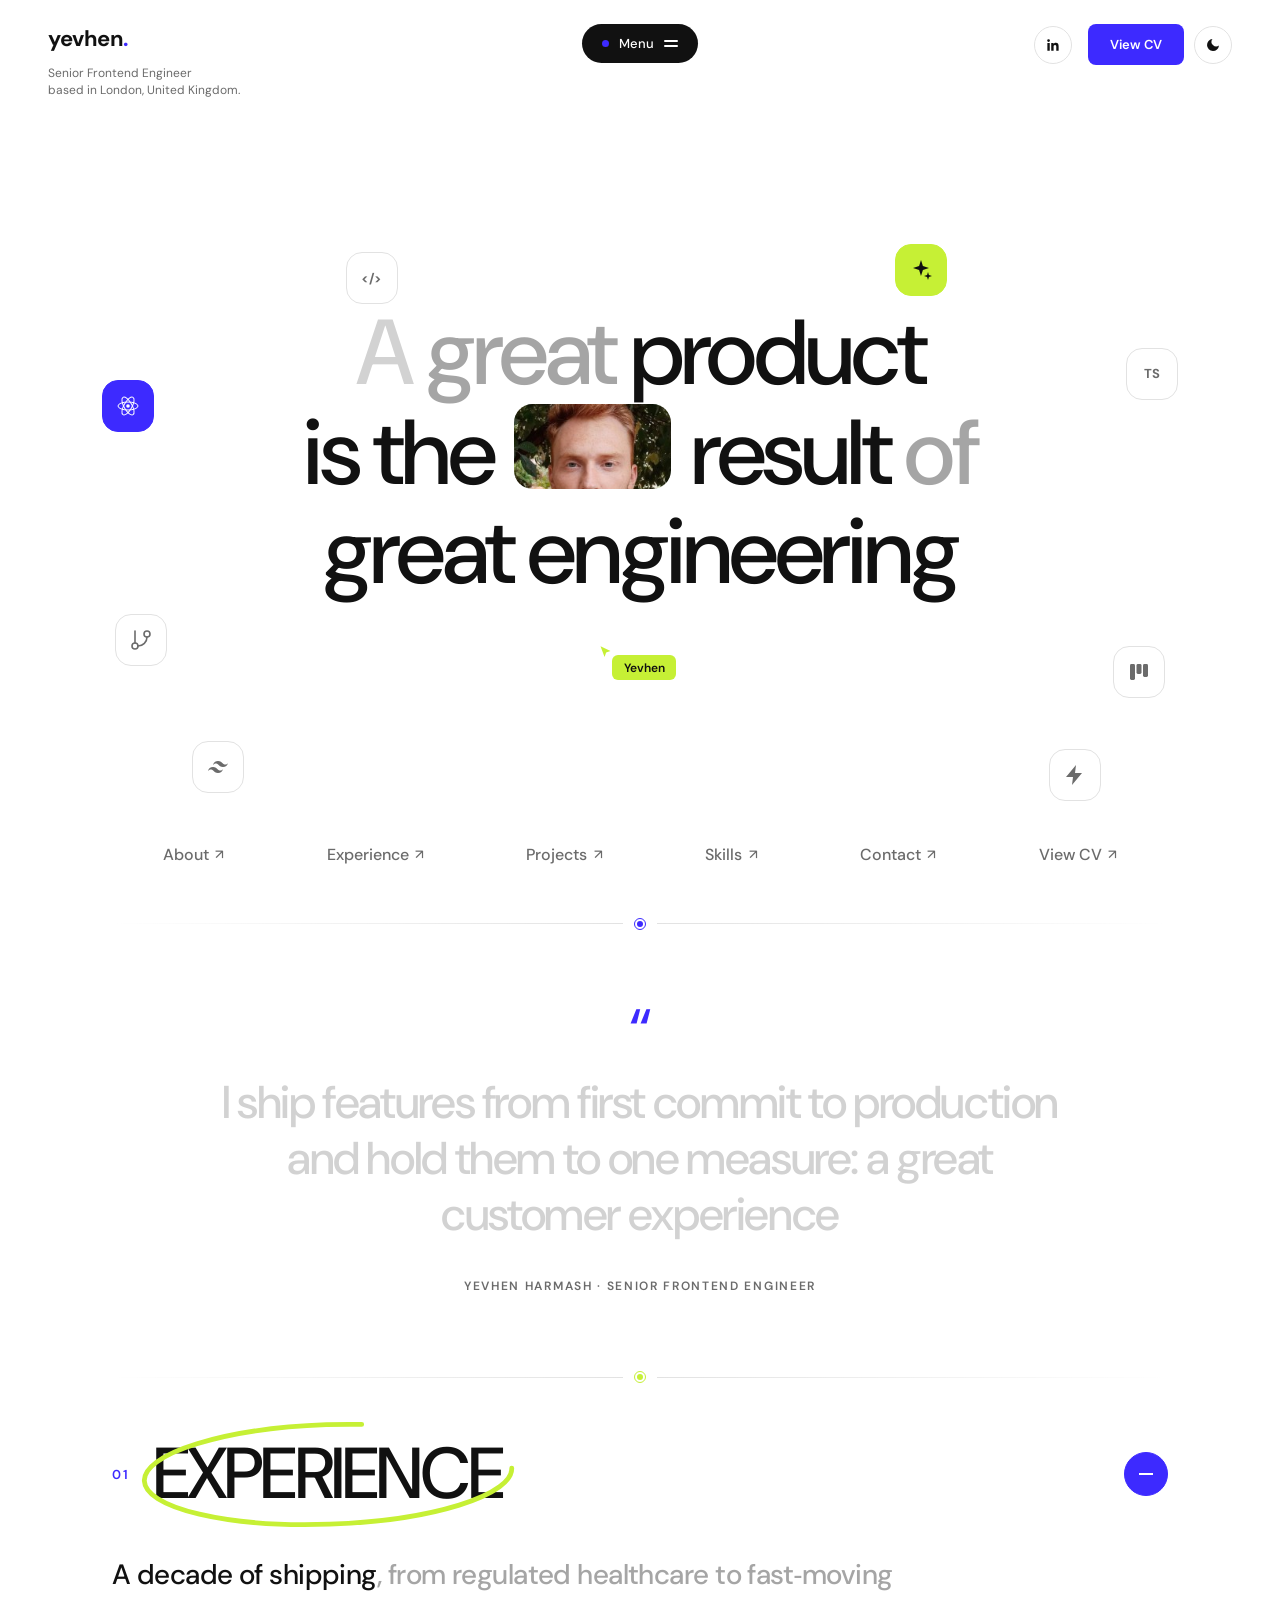
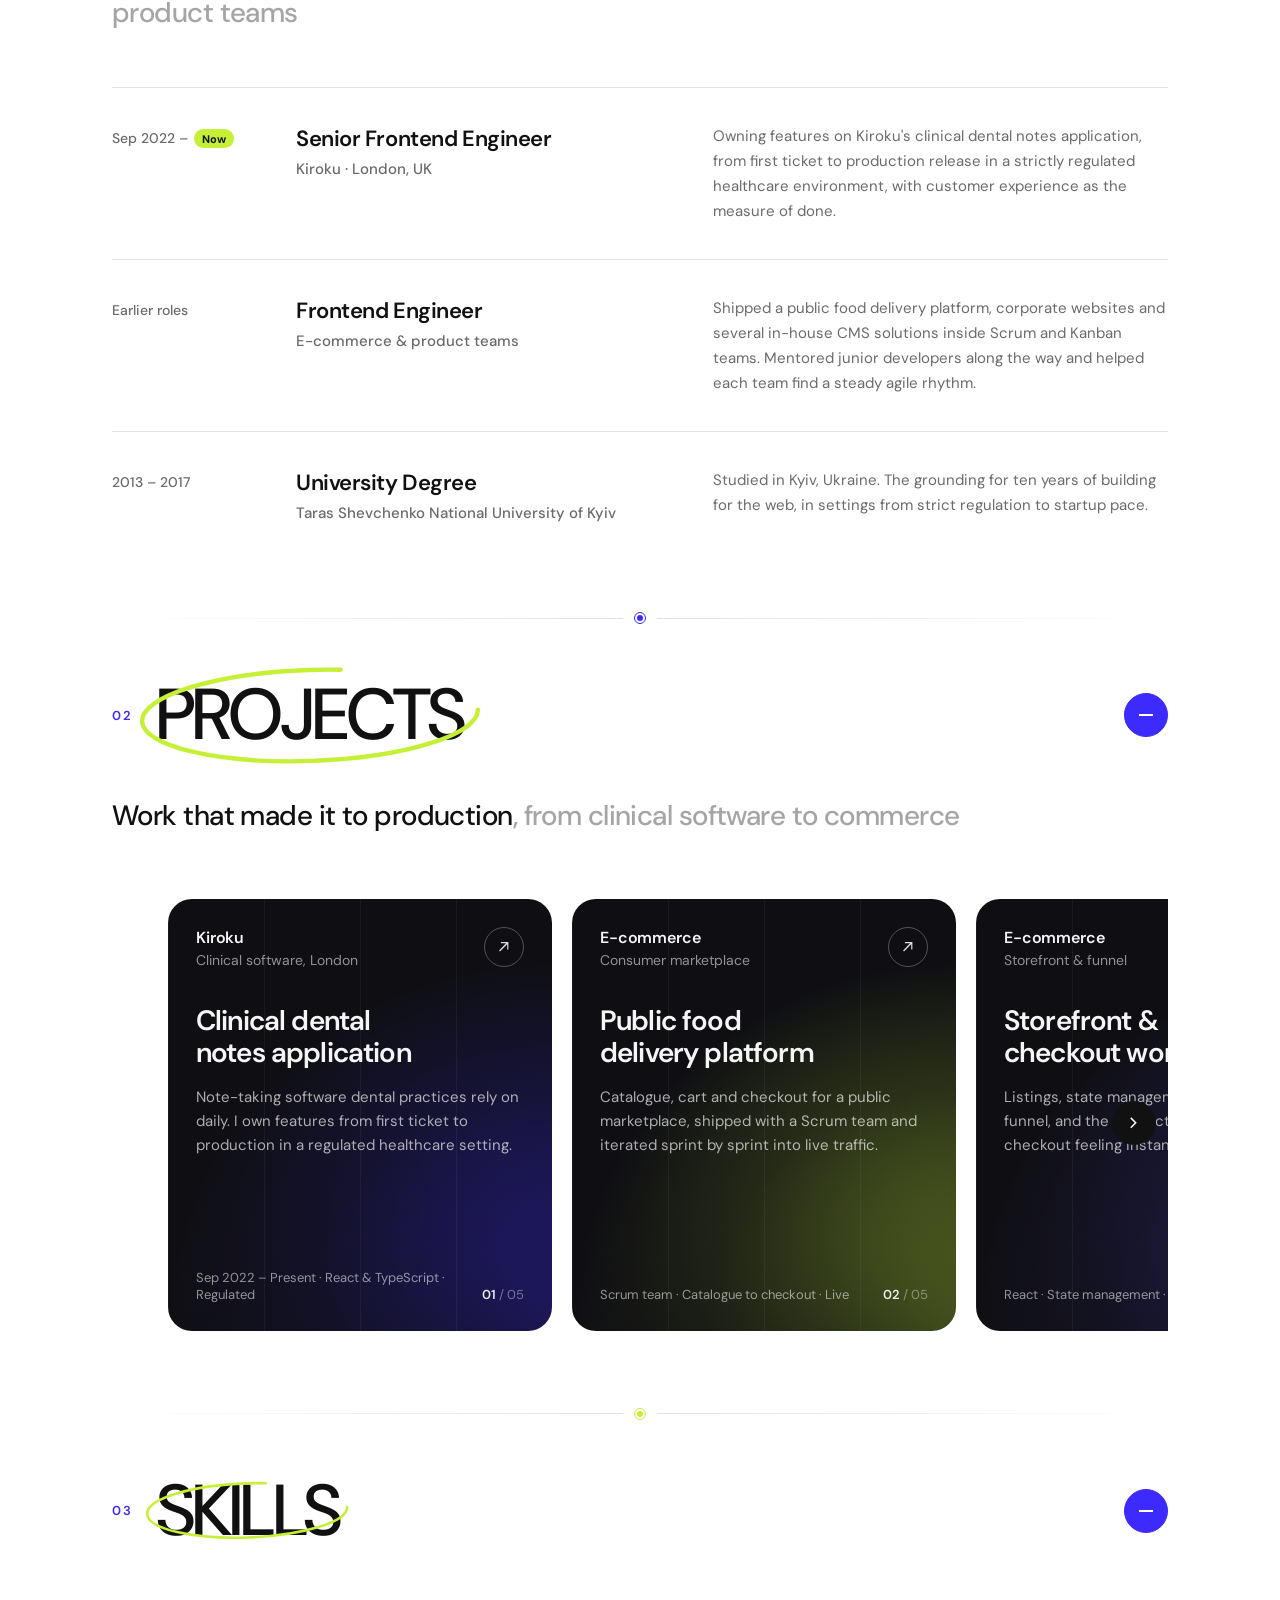
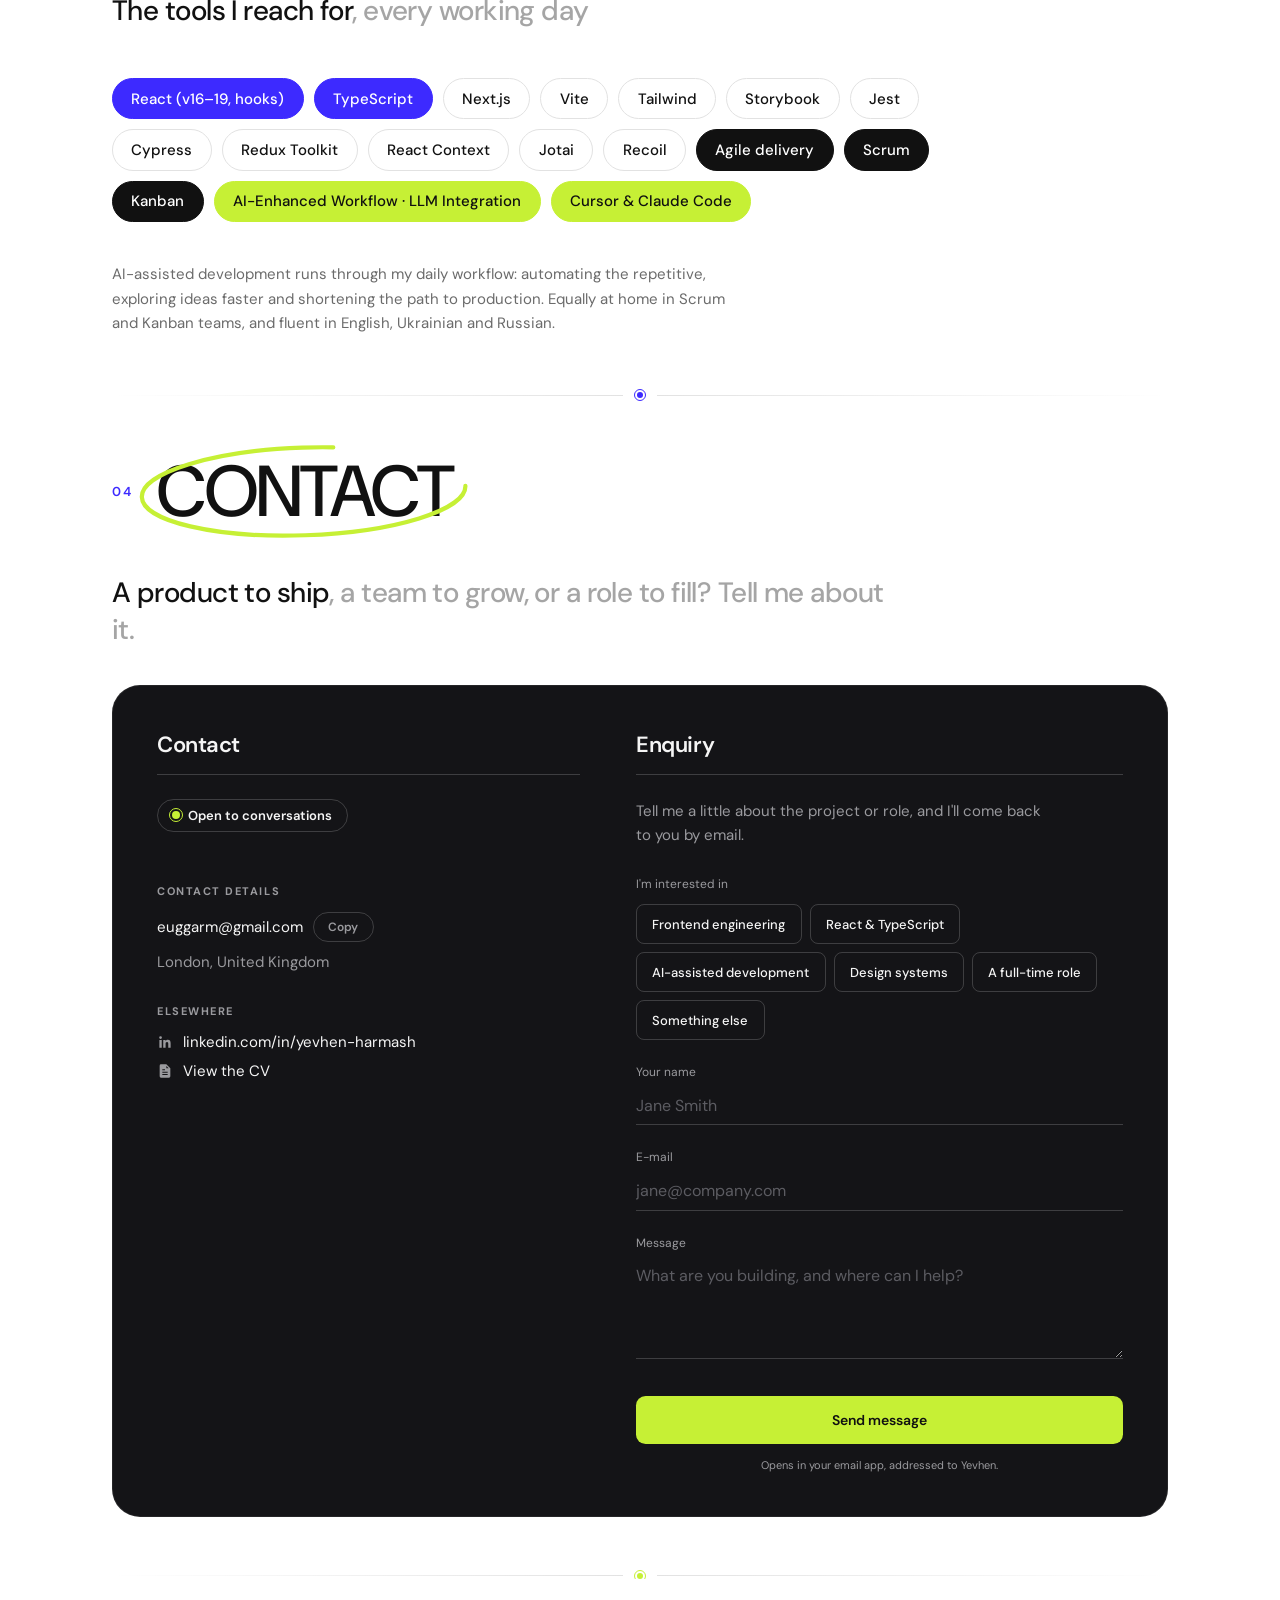
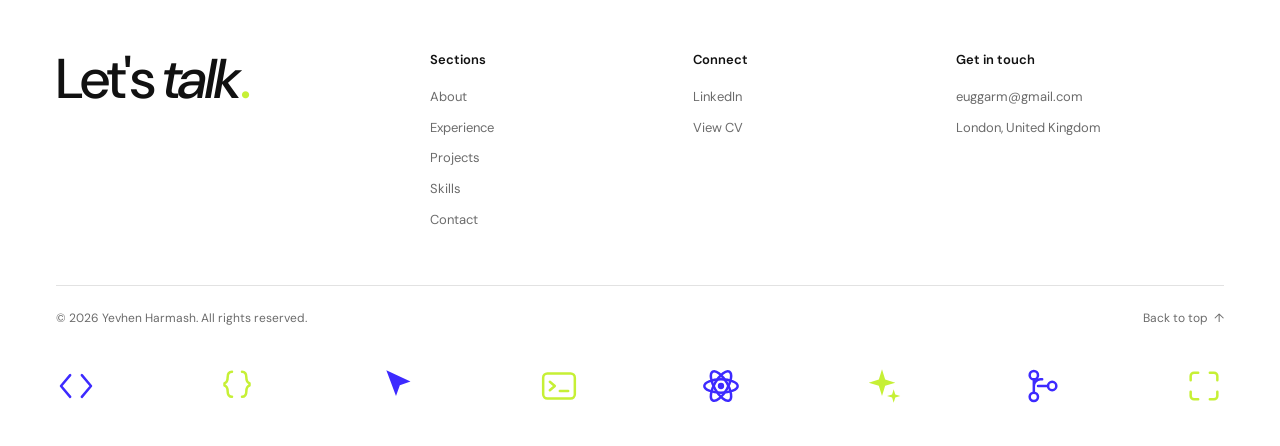
==== commit 32af5441: "Balance hero skill chips on mobile The floating chips were reading as top-heavy: 4 clustered in the " ====
--- a/index.html
+++ b/index.html
@@ -148,12 +148,17 @@
       color: var(--badge-text);
     }
 
-    .chip-react    { left: 8%;  top: 32%;    animation-delay: 0s;    }
-    .chip-ts       { right: 8%; top: 28%;    animation-delay: -1.2s; }
-    .chip-tailwind { left: 15%; bottom: 27%; animation-delay: -2.4s; }
-    .chip-vite     { right: 14%; bottom: 25%; animation-delay: -3.1s; }
-    .chip-code     { left: 27%; top: 16%;    animation-delay: -1.8s; }
-    .chip-ai       { right: 26%; top: 15%;   animation-delay: -4s;   }
+    /* Two rows above the headline, mirrored by two rows below it: 4/4,
+       not 4/2 — see the mobile media query for why this mattered enough
+       to measure rather than eyeball. */
+    .chip-code     { left: 27%;  top: 16%;     animation-delay: -1.8s; }
+    .chip-ai       { right: 26%; top: 15%;     animation-delay: -4s;   }
+    .chip-react    { left: 8%;   top: 32%;     animation-delay: 0s;    }
+    .chip-ts       { right: 8%;  top: 28%;     animation-delay: -1.2s; }
+    .chip-git      { left: 9%;   bottom: 32%;  animation-delay: -2.6s; }
+    .chip-kanban   { right: 9%;  bottom: 28%;  animation-delay: -3.4s; }
+    .chip-tailwind { left: 15%;  bottom: 16%;  animation-delay: -2.4s; }
+    .chip-vite     { right: 14%; bottom: 15%;  animation-delay: -3.1s; }
 
     @keyframes chip-float {
       0%, 100% { transform: translateY(0) rotate(-2deg); }
@@ -2054,10 +2059,34 @@
       }
 
       .socials,
-      .cta,
+      .cta {
+        display: none;
+      }
+
+      /* Chips stay, repositioned into the space above and below the headline */
       .float-chip {
-        display: none;
-      }
+        width: 2.5rem;
+        height: 2.5rem;
+        border-radius: 0.75rem;
+        font-size: 0.6875rem;
+      }
+
+      .float-chip svg {
+        width: 1.125rem;
+        height: 1.125rem;
+      }
+
+      /* Measured, not guessed: the headline sits at 34–48% of the hero
+         and the badge at 59–63%, so decoration lives in two real bands —
+         0–34% above, 63–100% below — not squeezed against one edge. */
+      .chip-code     { left: 6%;   top: 4%;     }
+      .chip-ai       { right: 8%;  top: 6%;     }
+      .chip-react    { left: 4%;   top: 18%;    }
+      .chip-ts       { right: 5%;  top: 20%;    }
+      .chip-tailwind { left: 8%;   bottom: 24%; }
+      .chip-git      { right: 9%;  bottom: 22%; }
+      .chip-vite     { left: 10%;  bottom: 8%;  }
+      .chip-kanban   { right: 11%; bottom: 10%; }
 
       .menu-foot .socials {
         display: flex;
@@ -2465,6 +2494,14 @@
     <a class="float-chip chip-code" href="#skills" title="Frontend Engineering" aria-label="Frontend Engineering">&lt;/&gt;</a>
     <a class="float-chip lime chip-ai" href="#skills" title="AI-Enhanced Workflow" aria-label="AI-Enhanced Workflow">
       <svg viewBox="0 0 24 24" fill="currentColor"><path d="M12 2l1.9 6.1L20 10l-6.1 1.9L12 18l-1.9-6.1L4 10l6.1-1.9L12 2zm7 12 .95 3.05L23 18l-3.05.95L19 22l-.95-3.05L15 18l3.05-.95L19 14z"/></svg>
+    </a>
+    <a class="float-chip chip-git" href="#skills" title="Git" aria-label="Git">
+      <svg viewBox="0 0 24 24" fill="none" stroke="currentColor" stroke-width="1.6" stroke-linecap="round" stroke-linejoin="round">
+        <line x1="6" y1="3" x2="6" y2="15"/><circle cx="18" cy="6" r="3"/><circle cx="6" cy="18" r="3"/><path d="M18 9a9 9 0 0 1-9 9"/>
+      </svg>
+    </a>
+    <a class="float-chip chip-kanban" href="#skills" title="Kanban &amp; Agile delivery" aria-label="Kanban and Agile delivery">
+      <svg viewBox="0 0 24 24" fill="currentColor"><rect x="3" y="4" width="5" height="16" rx="1.4"/><rect x="9.5" y="4" width="5" height="10" rx="1.4"/><rect x="16" y="4" width="5" height="13" rx="1.4"/></svg>
     </a>
   </section>
 
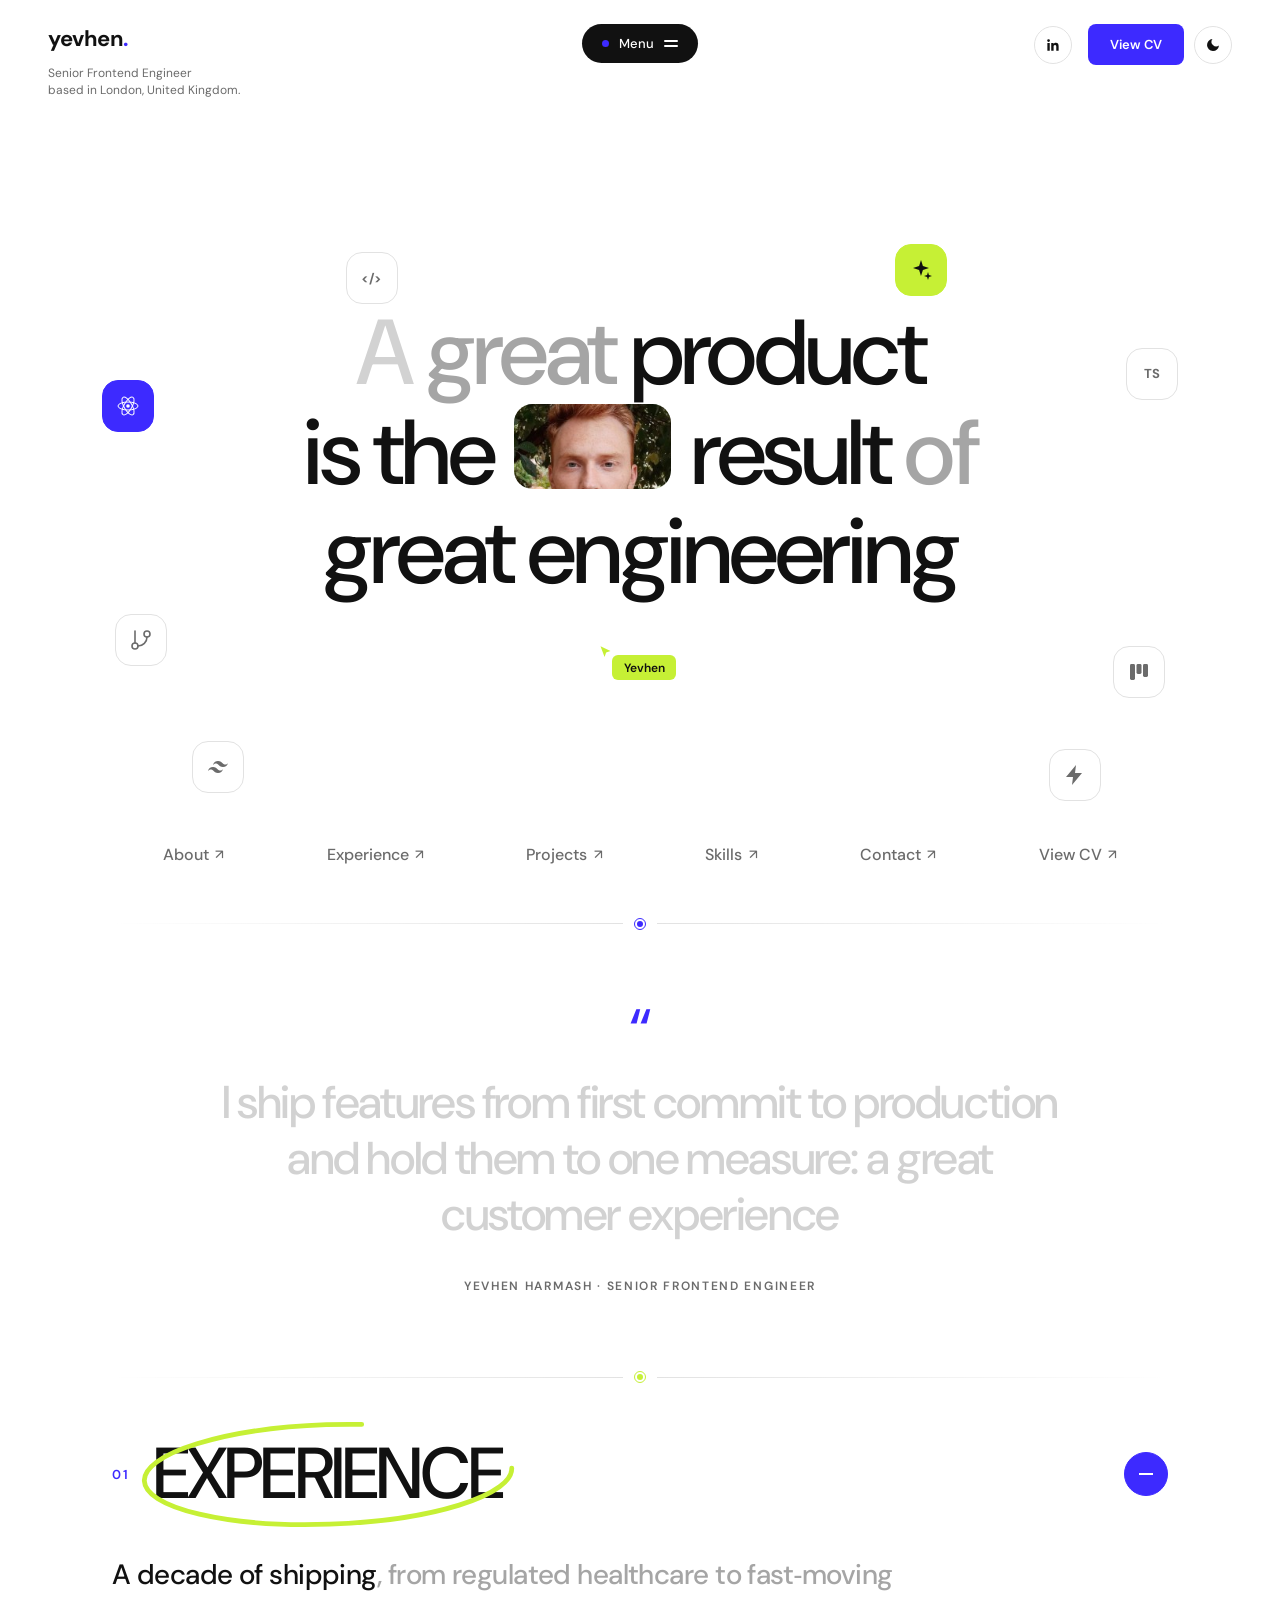
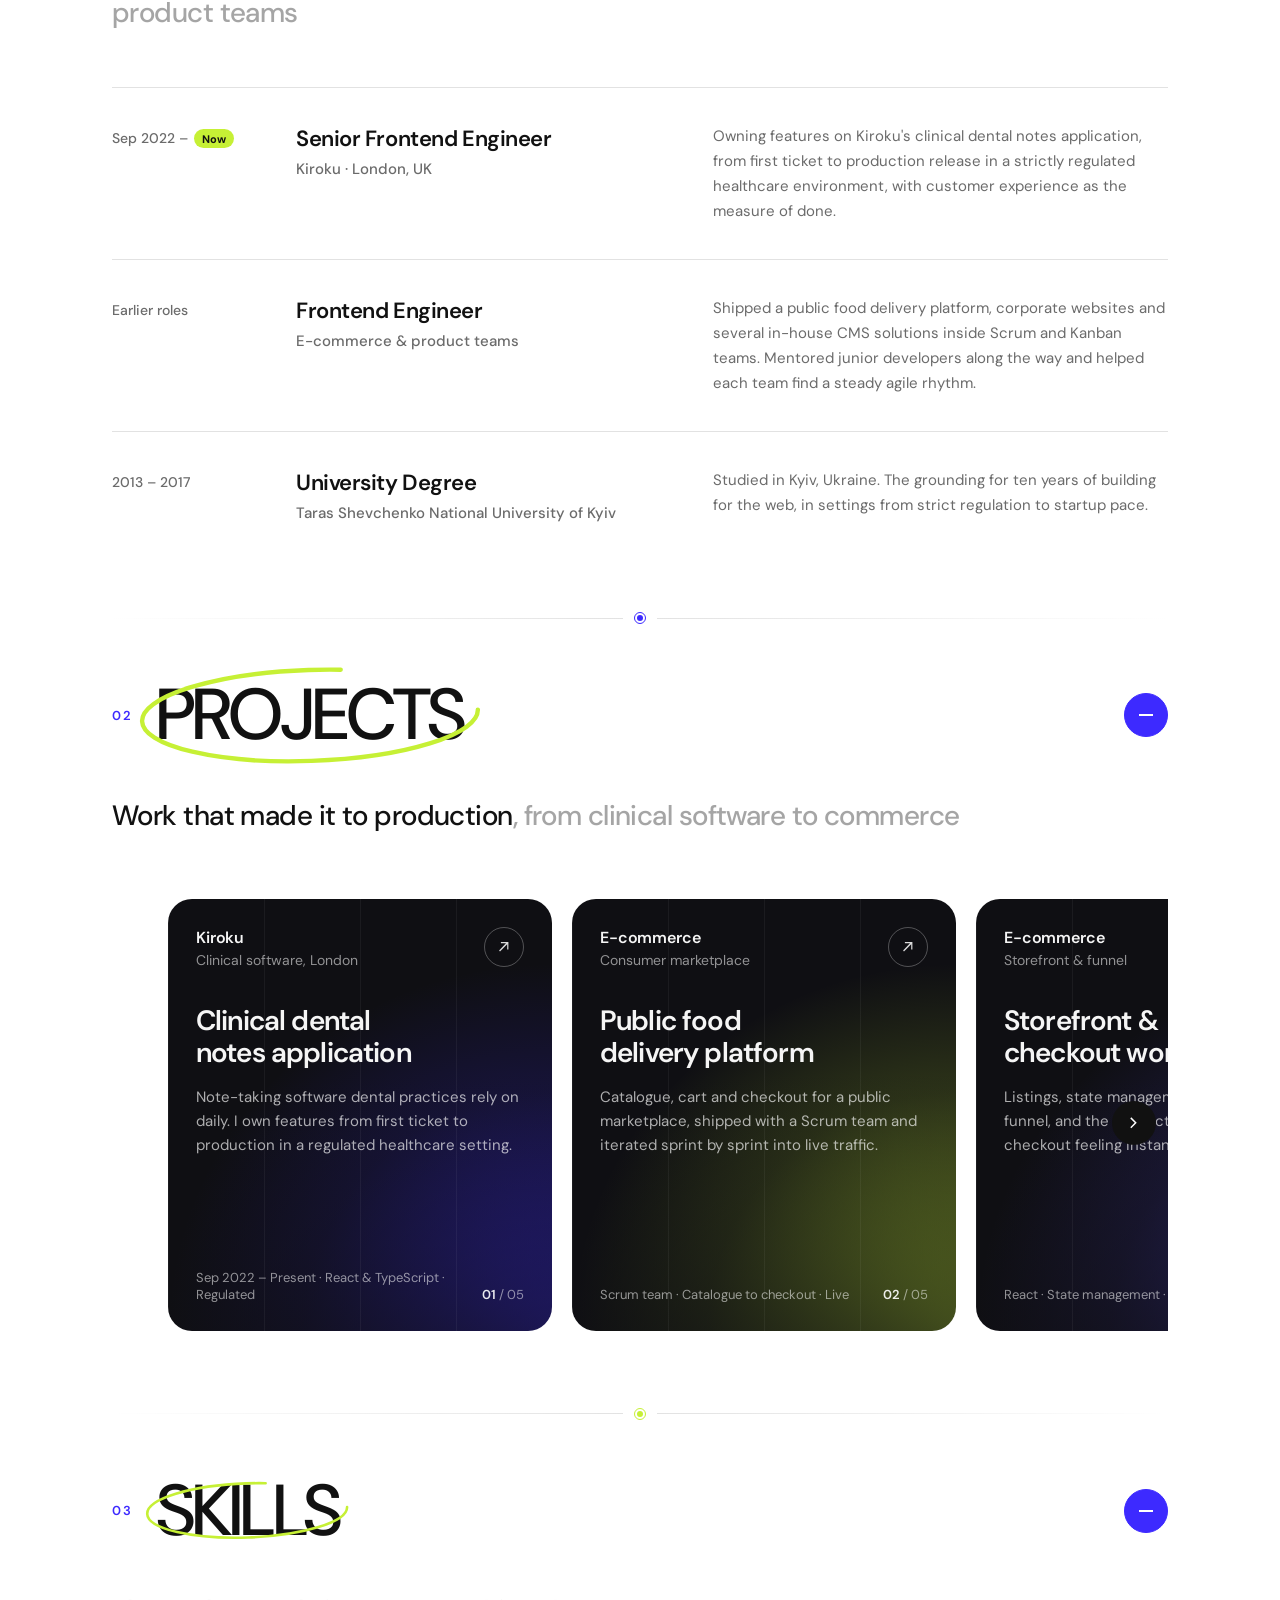
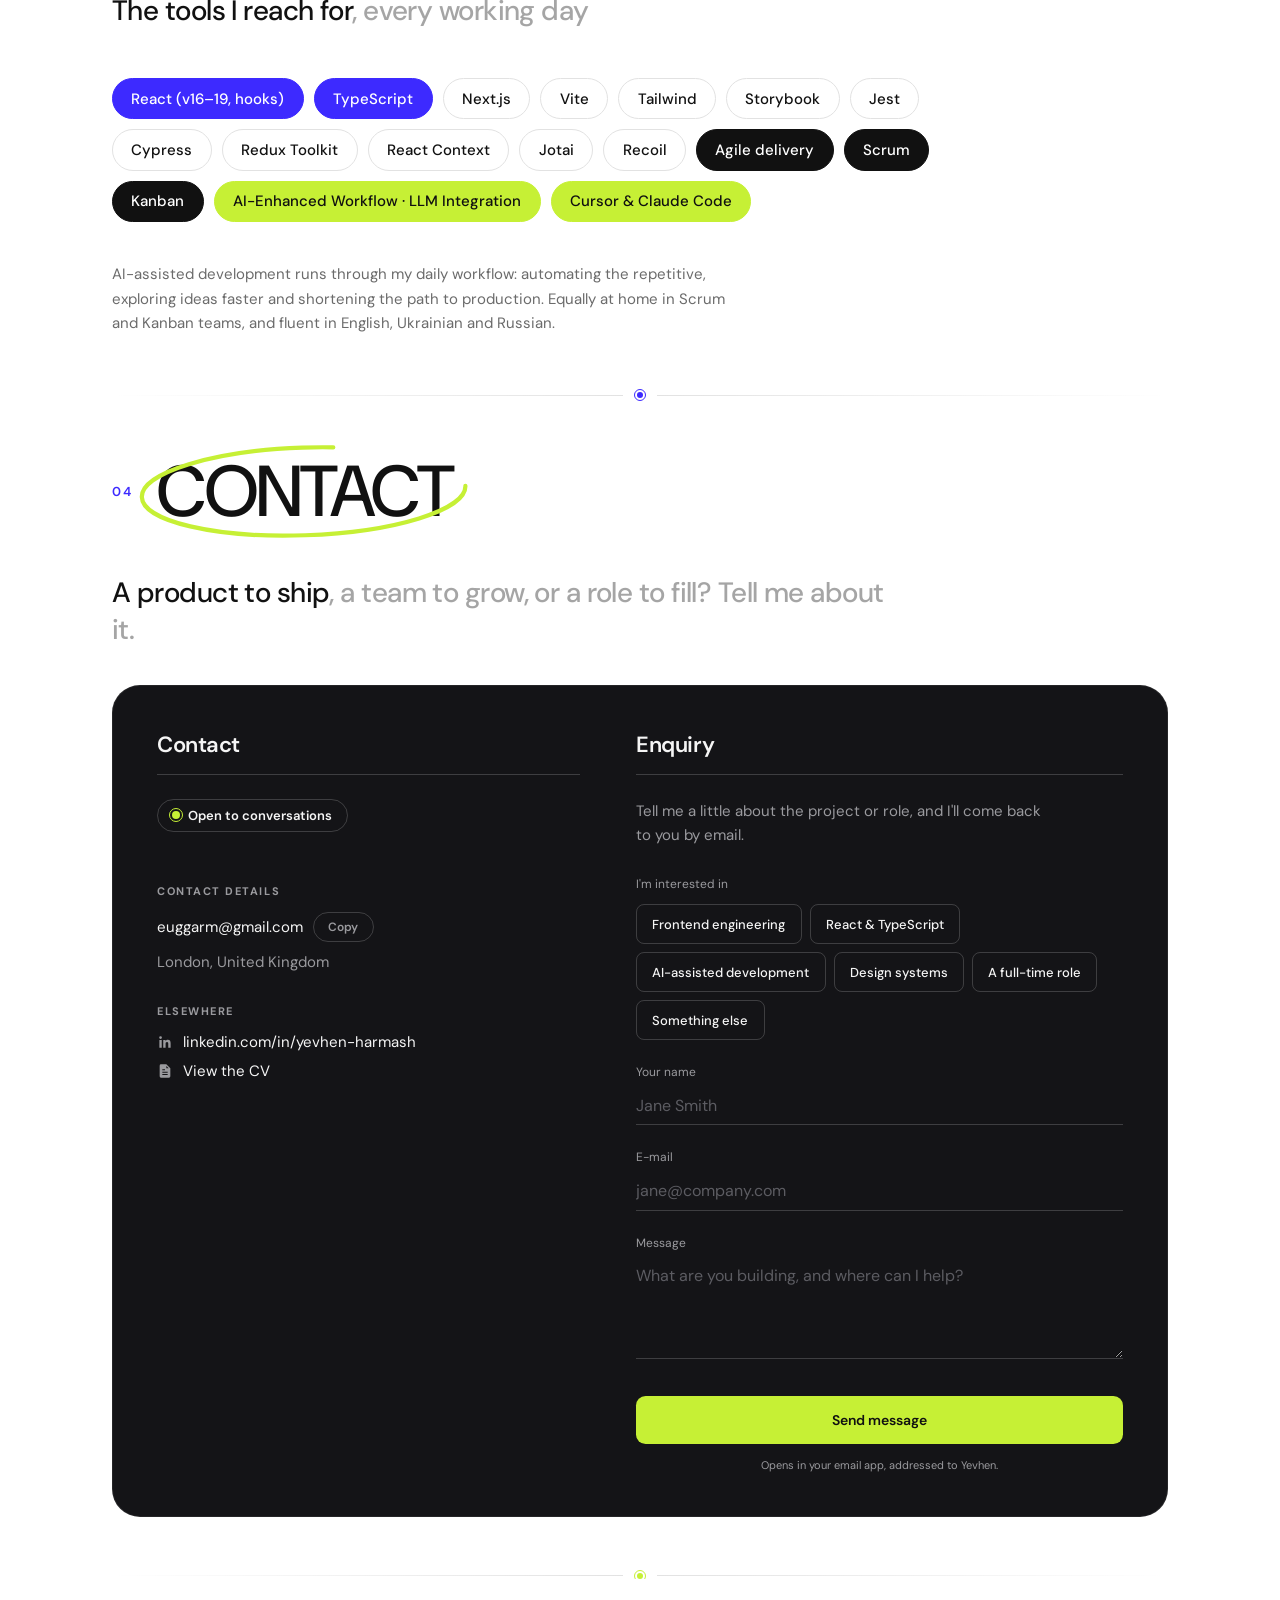
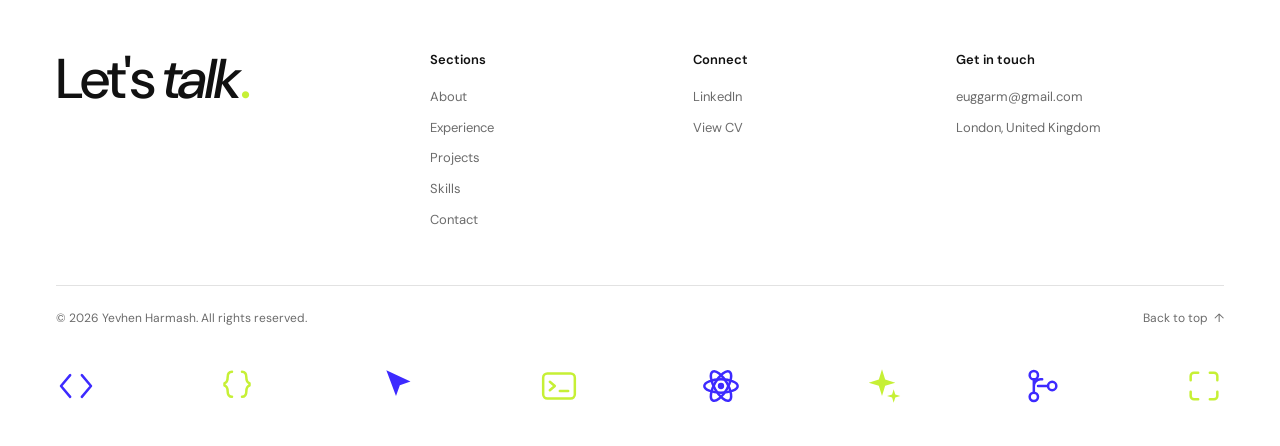
==== commit 55c7e244: "Fix mobile touch targets and two small display bugs Audited the live site at 375px and 360px. No lay" ====
--- a/index.html
+++ b/index.html
@@ -1055,6 +1055,9 @@
       padding: 0 1.5mm;
       border-radius: 1mm;
       font-weight: 600;
+      /* Keeps the padding intact on both halves when it wraps on narrow screens */
+      box-decoration-break: clone;
+      -webkit-box-decoration-break: clone;
     }
 
     .cv-contact {
@@ -1347,7 +1350,7 @@
       font-size: 0.8125rem;
       font-variant-numeric: tabular-nums;
       white-space: nowrap;
-      color: rgba(255, 255, 255, 0.4);
+      color: rgba(255, 255, 255, 0.52);
     }
 
     .p-num b {
@@ -2133,6 +2136,49 @@
 
       .submit-btn {
         padding: 1.05rem;
+      }
+
+      /* Touch targets. Inline text links resolve to ~17px tall, which is well
+         under the ~44px a fingertip needs, and stacked links that close
+         together invite mis-taps. Real height here rather than an invisible
+         expanded hit area, which would overlap between adjacent rows. */
+      .cp-rows li {
+        min-height: 2.75rem;
+      }
+
+      .cp-rows li + li {
+        margin-top: 0;
+      }
+
+      .cp-rows a {
+        display: inline-flex;
+        align-items: center;
+        min-height: 2.75rem;
+      }
+
+      .copy-btn {
+        min-height: 2.5rem;
+        padding: 0.5rem 1rem;
+      }
+
+      .foot-col li + li {
+        margin-top: 0;
+      }
+
+      .foot-col a {
+        display: inline-flex;
+        align-items: center;
+        min-height: 2.75rem;
+      }
+
+      .foot-col span {
+        display: inline-flex;
+        align-items: center;
+        min-height: 2.25rem;
+      }
+
+      .foot-bottom a {
+        min-height: 2.75rem;
       }
 
       .foot-grid {
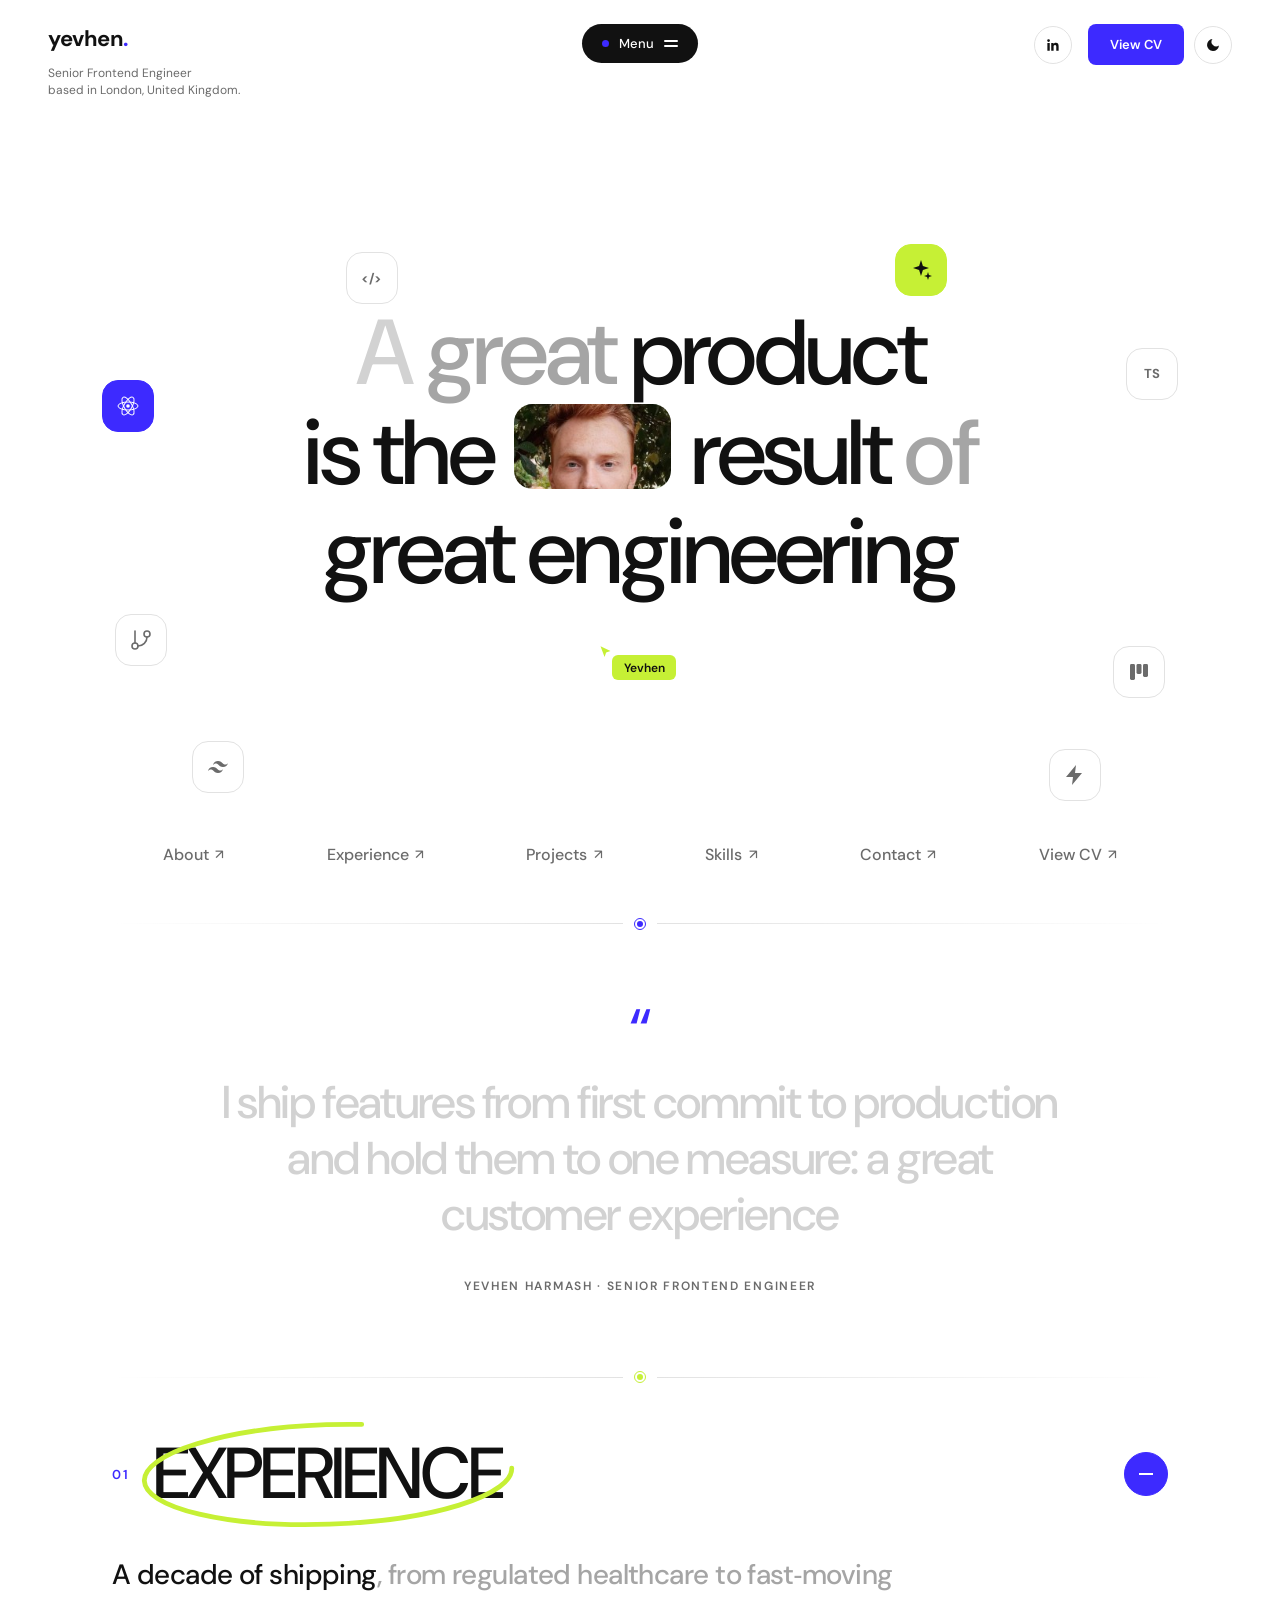
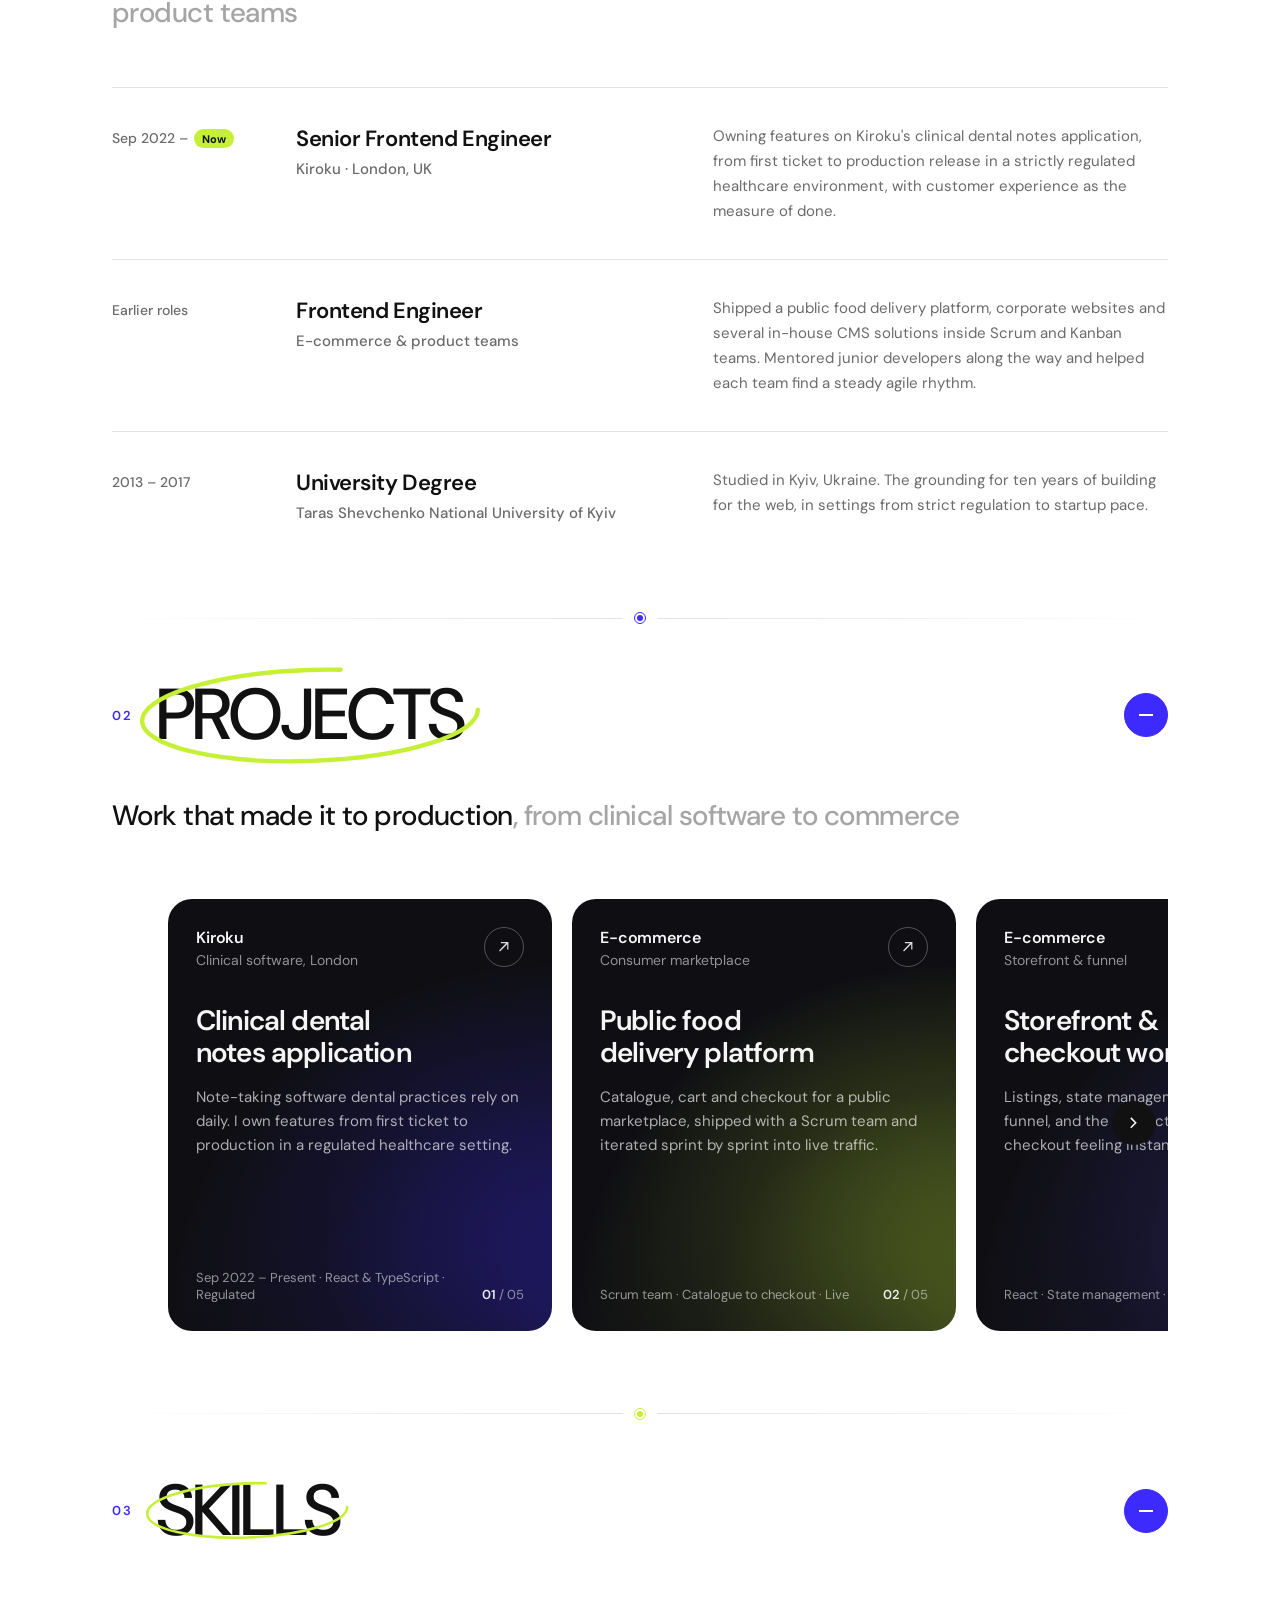
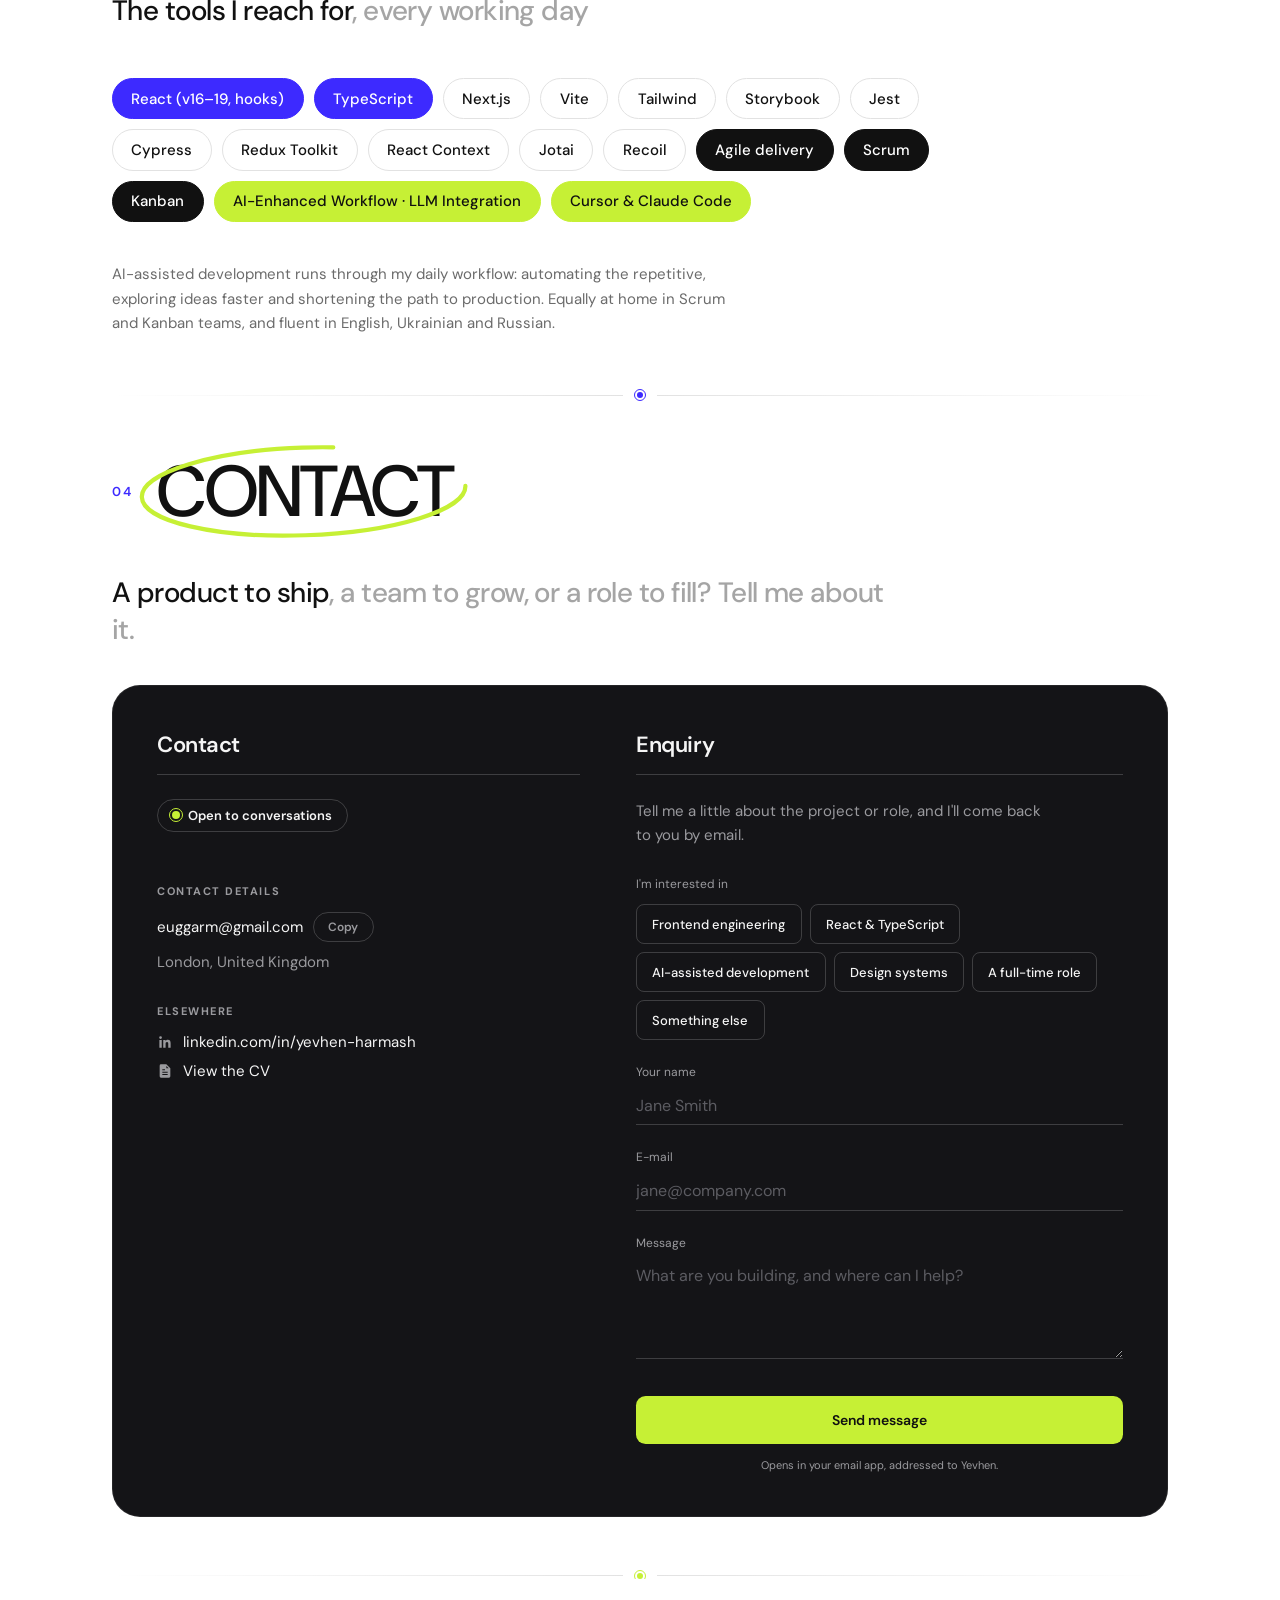
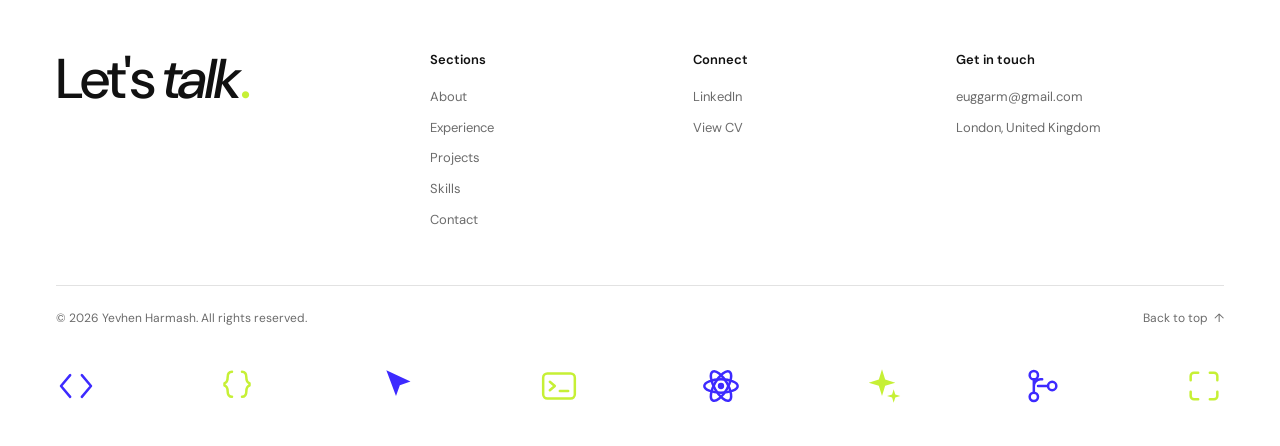
==== commit 2f05059e: "Add the brand guide; remove column rules from project cards brand.html documents the visual identity" ====
--- a/index.html
+++ b/index.html
@@ -1272,19 +1272,6 @@
         radial-gradient(135% 115% at 100% 100%, rgb(var(--tint) / 0.7) 0%, rgb(var(--tint) / 0.16) 48%, rgb(var(--tint) / 0) 74%),
         #0f0f13;
       transition: transform 0.35s ease, box-shadow 0.35s ease;
-    }
-
-    /* Faint column rules, as in the reference */
-    .p-card::before {
-      content: "";
-      position: absolute;
-      inset: 0;
-      background: repeating-linear-gradient(
-        90deg,
-        rgba(255, 255, 255, 0.05) 0 1px,
-        rgba(255, 255, 255, 0) 1px 25%
-      );
-      pointer-events: none;
     }
 
     .p-card > * {
